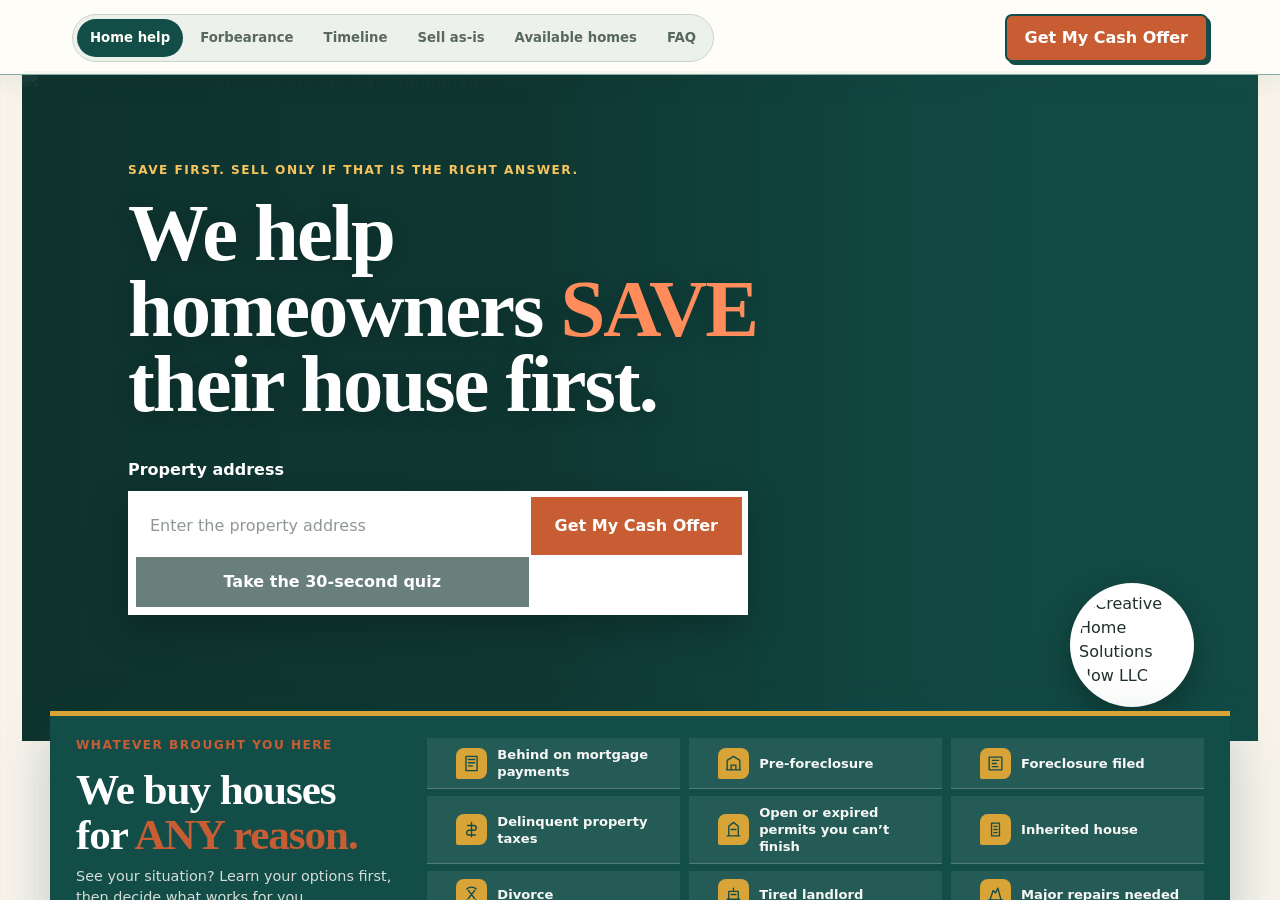
==== available-homes/index.html @ 3cf3c56a "Deploy static site Phase 1" ====
<!doctype html>
<html lang="en">
  <head>
    <meta charset="utf-8" />
    <meta name="viewport" content="width=device-width, initial-scale=1, viewport-fit=cover, user-scalable=no" />
    <meta name="color-scheme" content="light dark" />
    <meta name="description" content="View available off-market Wisconsin investment properties with photos, asking price, repair estimate, ARV, and property details." />
    <meta name="robots" content="index, follow, max-image-preview:large" />
    <meta property="og:type" content="website" />
    <meta property="og:title" content="Stop Foreclosure in Wisconsin | Free Help" />
    <meta property="og:description" content="Understand Wisconsin foreclosure, lender options, and honest ways to keep or sell your home." />
    <!-- Empty inline icon: stops the browser fetching /favicon.ico, which
         lives outside the space's routes and fails auth. -->
    <link rel="icon" href="data:," />
    <title>Wisconsin Investment Properties | Buyer Inventory</title>
    <script type="application/ld+json">
      {
        "@context": "https://schema.org",
        "@type": "LocalBusiness",
        "name": "Creative Home Solutions Now, LLC",
        "description": "A Fond du Lac real estate investment company that explains homeowner options first and offers direct as-is cash purchases when selling is the best fit.",
        "address": { "@type": "PostalAddress", "addressLocality": "Fond du Lac", "addressRegion": "WI", "addressCountry": "US" },
        "areaServed": ["Fond du Lac", "Beaver Dam", "Mayville", "Randolph", "Fox Lake", "Waupun", "Fond du Lac County", "Dodge County", "Sheboygan County", "Winnebago County"]
      }
    </script>
    
  <link rel="stylesheet" crossorigin href="../assets/index-kyth1bb2.css"><script src="../form-shim.js"></script><script type="module" crossorigin src="../assets/index-nzv4h5cj.js"></script></head>
  <body>
    <div
      data-generated-space-root=""
      data-generated-space-slug="creative-home-solutions-now-website-3"
    ></div>
  </body>
</html>
---- assets/index-kyth1bb2.css ----
:root{--buncss-light:initial;--buncss-dark: ;color-scheme:light dark;--twsa-safe-area-inset-top:env(safe-area-inset-top,0px);--twsa-safe-area-inset-right:env(safe-area-inset-right,0px);--twsa-safe-area-inset-bottom:env(safe-area-inset-bottom,0px);--twsa-safe-area-inset-left:env(safe-area-inset-left,0px)}@media (prefers-color-scheme:dark){:root{--buncss-light: ;--buncss-dark:initial}}html,[data-generated-space-root]{height:100%;min-height:100%}[data-generated-space-root]{overflow:auto;position:fixed;scrollbar-width:none;inset:0}.hatch-space-root[data-hatch-space-root]{--hatch-space-bottom-padding:calc(var(--bottom-padding,0px) + env(safe-area-inset-bottom,0px));box-sizing:border-box;min-height:calc(100% + var(--header-height,0px) + var(--hatch-space-bottom-padding));min-height:calc(100dvh + var(--header-height,0px) + var(--hatch-space-bottom-padding));padding-top:var(--header-height,0px);padding-bottom:var(--hatch-space-bottom-padding);background:var(--bg,#f4f7fb);color:var(--text,#0f172a)}@media (prefers-color-scheme:dark){.hatch-space-root[data-hatch-space-root]{background:var(--bg,#0c111b);color:var(--text,#e5eef9)}}[data-generated-space-root]::-webkit-scrollbar{display:none}/*! tailwindcss v4.0.9 | MIT License | https://tailwindcss.com */@layer theme,base,components,utilities;@layer theme{:root,:host{--default-transition-duration:.15s;--default-transition-timing-function:cubic-bezier(.4,0,.2,1)}}@layer base{*,:after,:before{box-sizing:border-box;border:0 solid;margin:0;padding:0}::backdrop{box-sizing:border-box;border:0 solid;margin:0;padding:0}::-webkit-file-upload-button{box-sizing:border-box;border:0 solid;margin:0;padding:0}::file-selector-button{box-sizing:border-box;border:0 solid;margin:0;padding:0}html,:host{-webkit-text-size-adjust:100%;tab-size:4;font-feature-settings:initial;font-variation-settings:initial;-webkit-tap-highlight-color:transparent;font-family:ui-sans-serif,system-ui,-apple-system,BlinkMacSystemFont,Segoe UI,Roboto,Noto Sans,Ubuntu,Cantarell,Helvetica Neue,sans-serif,Apple Color Emoji,Segoe UI Emoji,Segoe UI Symbol,Noto Color Emoji;line-height:1.5}hr{color:inherit;border-top-width:1px;height:0}abbr:where([title]){-webkit-text-decoration:underline dotted;text-decoration:underline dotted}h1,h2,h3,h4,h5,h6{font-size:inherit;font-weight:inherit}a{color:inherit;-webkit-text-decoration:inherit;text-decoration:inherit}b,strong{font-weight:bolder}code,kbd,samp,pre{font-feature-settings:initial;font-variation-settings:initial;font-family:ui-monospace,SFMono-Regular,Menlo,Monaco,Consolas,Liberation Mono,Courier New,monospace;font-size:1em}small{font-size:80%}sub,sup{position:relative;vertical-align:baseline;font-size:75%;line-height:0}sub{bottom:-.25em}sup{top:-.5em}table{text-indent:0;border-color:inherit;border-collapse:collapse}:-moz-focusring{outline:auto}progress{vertical-align:baseline}summary{display:list-item}ol,ul,menu{list-style:none}img,svg,video,canvas,audio,iframe,embed,object{display:block;vertical-align:middle}img,video{max-width:100%;height:auto}button,input,select,optgroup,textarea{font:inherit;font-feature-settings:inherit;font-variation-settings:inherit;letter-spacing:inherit;color:inherit;opacity:1;background-color:#0000;border-radius:0}::-webkit-file-upload-button{font:inherit;font-feature-settings:inherit;font-variation-settings:inherit;letter-spacing:inherit;color:inherit;opacity:1;background-color:#0000;border-radius:0}::file-selector-button{font:inherit;font-feature-settings:inherit;font-variation-settings:inherit;letter-spacing:inherit;color:inherit;opacity:1;background-color:#0000;border-radius:0}:where(select:-webkit-any([multiple],[size])) optgroup{font-weight:bolder}:where(select:-moz-any([multiple],[size])) optgroup{font-weight:bolder}:where(select:is([multiple],[size])) optgroup{font-weight:bolder}:where(select:-webkit-any([multiple],[size])) optgroup option{padding-inline-start:20px}:where(select:-moz-any([multiple],[size])) optgroup option{padding-inline-start:20px}:where(select:is([multiple],[size])) optgroup option{padding-inline-start:20px}::-webkit-file-upload-button{margin-inline-end:4px}::file-selector-button{margin-inline-end:4px}::placeholder{opacity:1}@supports ( not (-webkit-appearance: -apple-pay-button)) or (contain-intrinsic-size: 1px){::placeholder{color:color-mix(in oklab,currentcolor 50%,transparent)}}textarea{resize:vertical}::-webkit-search-decoration{-webkit-appearance:none}::-webkit-date-and-time-value{text-align:inherit;min-height:1lh}::-webkit-datetime-edit{display:inline-flex}::-webkit-datetime-edit-fields-wrapper{padding:0}::-webkit-datetime-edit{padding-block-start:0;padding-block-end:0}::-webkit-datetime-edit-year-field{padding-block-start:0;padding-block-end:0}::-webkit-datetime-edit-month-field{padding-block-start:0;padding-block-end:0}::-webkit-datetime-edit-day-field{padding-block-start:0;padding-block-end:0}::-webkit-datetime-edit-hour-field{padding-block-start:0;padding-block-end:0}::-webkit-datetime-edit-minute-field{padding-block-start:0;padding-block-end:0}::-webkit-datetime-edit-second-field{padding-block-start:0;padding-block-end:0}::-webkit-datetime-edit-millisecond-field{padding-block-start:0;padding-block-end:0}::-webkit-datetime-edit-meridiem-field{padding-block-start:0;padding-block-end:0}::-webkit-calendar-picker-indicator{line-height:1}:-moz-ui-invalid{box-shadow:none}button{appearance:button}input:where([type=button],[type=reset],[type=submit]){appearance:button}::-webkit-file-upload-button{appearance:button}::file-selector-button{appearance:button}::-webkit-inner-spin-button{height:auto}::-webkit-outer-spin-button{height:auto}[hidden]:where(:not([hidden=until-found])){display:none!important}}@layer utilities{.collapse{visibility:collapse}.visible{visibility:visible}.sr-only{position:absolute;overflow:hidden;clip:rect(0,0,0,0);white-space:nowrap;border-width:0;width:1px;height:1px;margin:-1px;padding:0}.fixed{position:fixed}.relative{position:relative}.static{position:static}.\!container{width:100%!important}@media (min-width:40rem){.\!container{max-width:40rem!important}}@media (min-width:48rem){.\!container{max-width:48rem!important}}@media (min-width:64rem){.\!container{max-width:64rem!important}}@media (min-width:80rem){.\!container{max-width:80rem!important}}@media (min-width:96rem){.\!container{max-width:96rem!important}}.container{width:100%}@media (min-width:40rem){.container{max-width:40rem}}@media (min-width:48rem){.container{max-width:48rem}}@media (min-width:64rem){.container{max-width:64rem}}@media (min-width:80rem){.container{max-width:80rem}}@media (min-width:96rem){.container{max-width:96rem}}.block{display:block}.flex{display:flex}.hidden{display:none}.inline{display:inline}.table{display:table}.shrink{flex-shrink:1}.grow{flex-grow:1}.resize{resize:both}.capitalize{text-transform:capitalize}.blur{--tw-blur:blur(8px);filter:var(--tw-blur,)var(--tw-brightness,)var(--tw-contrast,)var(--tw-grayscale,)var(--tw-hue-rotate,)var(--tw-invert,)var(--tw-saturate,)var(--tw-sepia,)var(--tw-drop-shadow,)}.filter{filter:var(--tw-blur,)var(--tw-brightness,)var(--tw-contrast,)var(--tw-grayscale,)var(--tw-hue-rotate,)var(--tw-invert,)var(--tw-saturate,)var(--tw-sepia,)var(--tw-drop-shadow,)}.transition{transition-property:color,background-color,border-color,outline-color,text-decoration-color,fill,stroke,--tw-gradient-from,--tw-gradient-via,--tw-gradient-to,opacity,box-shadow,transform,translate,scale,rotate,filter,-webkit-backdrop-filter,backdrop-filter;transition-timing-function:var(--tw-ease,var(--default-transition-timing-function));transition-duration:var(--tw-duration,var(--default-transition-duration))}.safe{--twsa-safe-area-inset-top:env(safe-area-inset-top);--twsa-safe-area-inset-right:env(safe-area-inset-right);--twsa-safe-area-inset-bottom:env(safe-area-inset-bottom);--twsa-safe-area-inset-left:env(safe-area-inset-left)}}:root{--twsa-safe-area-inset-top:env(safe-area-inset-top);--twsa-safe-area-inset-right:env(safe-area-inset-right);--twsa-safe-area-inset-bottom:env(safe-area-inset-bottom);--twsa-safe-area-inset-left:env(safe-area-inset-left);--buncss-light:initial;--buncss-dark: ;--buncss-light:initial;--buncss-dark: ;color-scheme:light dark;--bg:#fcfcf8;--surface:#fff;--surface-soft:#f1f3ef;--text:#202321;--dim:#66716b;--border:#cfd5cf;--accent:#165dff;--orange:#f26a2e;--success:#1f7a55;--radius:10px;--space-surface:var(--surface);--space-surface-alt:var(--surface-soft);--space-muted:var(--dim);--space-border:var(--border);--space-accent:var(--accent)}@media (prefers-color-scheme:dark){:root{--buncss-light: ;--buncss-dark:initial;--buncss-light: ;--buncss-dark:initial;--bg:#111412;--surface:#1a1e1b;--surface-soft:#242a26;--text:#f5f4ed;--dim:#b7c0b9;--border:#3b443e;--accent:#7ea4ff;--orange:#ff8a58;--success:#61c698}}*{box-sizing:border-box}html{scroll-behavior:smooth;background:var(--bg)}body{background:var(--bg);color:var(--text);min-width:320px;margin:0;font-family:IBM Plex Sans,ui-sans-serif,system-ui,-apple-system,BlinkMacSystemFont,Segoe UI,Roboto,Noto Sans,Ubuntu,Cantarell,Helvetica Neue,sans-serif}button,input,select,textarea{font:inherit}button,a,input,select,textarea{-webkit-tap-highlight-color:transparent}button{cursor:pointer}button:disabled{cursor:wait;opacity:.65}h1,h2,h3,p{margin-top:0}h1,h2{letter-spacing:-.025em;font-family:Newsreader,Georgia,Times New Roman,serif}h1{margin-bottom:24px;font-size:clamp(2.5rem,8vw,5.8rem);font-weight:550;line-height:.98}h2{margin-bottom:18px;font-size:clamp(1.9rem,5vw,3.4rem);font-weight:560;line-height:1.04}h3{margin-bottom:8px;font-size:1.13rem;line-height:1.25}p{line-height:1.62}.app-shell{overflow-x:clip;background:repeating-linear-gradient(0deg,transparent 0,transparent 33px,color-mix(in srgb,var(--border)20%,transparent)34px),var(--bg);min-height:100vh}.site-nav{position:sticky;z-index:40;padding:max(14px,env(safe-area-inset-top))max(22px,calc((100vw - 1180px)/2 + 22px))12px;display:flex;background:color-mix(in srgb,var(--bg)96%,transparent);border-bottom:1px solid var(--border);justify-content:space-between;align-items: center;gap:18px;width:100%;margin:0 auto;top:0}.site-nav nav{display:flex;background:var(--surface-soft);border:1px solid var(--border);border-radius:999px;flex-wrap:wrap;gap:4px;padding:4px}.site-nav nav a{color:var(--dim);background:0 0;border:0;border-radius:999px;padding:9px 13px;font-size:.83rem;font-weight:700}.site-nav nav a.active{background:var(--text);color:var(--bg)}.sticky-offer-btn{color:#fff;background:var(--orange);border:2px solid var(--text);box-shadow:3px 3px 0 var(--text);border-radius:7px;flex:none;min-height:44px;padding:10px 18px;font-weight:850}.sticky-offer-btn:active{box-shadow:1px 1px 0 var(--text);transform:translate(2px,2px)}.business-mark{text-align:right;max-width:220px;font-family:Newsreader,Georgia,serif;font-size:1.03rem;font-weight:700}.hero-shell{display:grid;grid-template-columns:1.03fr .97fr;align-items: center;gap:34px 52px;max-width:1180px;margin:0 auto;padding:34px 22px 90px}.hero-heading{grid-column:1/-1;max-width:1030px}.hero-heading h1{max-width:1000px;margin-bottom:0;font-size:clamp(2.8rem,6vw,4.85rem)}.hero-heading h1 em,.hero-situations h2 em{color:var(--orange);font-style:normal}.hero-copy{position:relative;z-index:1}.hero-explainer{padding-top:12px}.hero-situations{grid-column:1/-1;display:grid;grid-template-columns:.58fr 1.42fr;color:#fff;border-top:5px solid var(--orange);background:#202321;align-items: start;gap:18px 34px;padding:22px 26px 24px}.hero-situations h2{margin-bottom:8px;font-size:clamp(1.85rem,3.5vw,2.7rem)}.hero-situations>div>p:last-child{color:#d6ddd8;margin-bottom:0;font-size:.9rem;line-height:1.45}.hero-situations ul{display:grid;grid-template-columns:repeat(3,minmax(0,1fr));list-style:none;gap:7px 9px;margin:0;padding:0}.hero-situations li{position:relative;color:#f7f8f5;background:#2d332f;border-bottom:1px solid #56605a;min-height:36px;padding:8px 9px 8px 29px;font-size:.82rem;font-weight:750;line-height:1.3}.hero-situations li:before{content:"✓";position:absolute;color:var(--orange);font-weight:900;top:7px;left:10px}.eyebrow{color:var(--accent);text-transform:uppercase;letter-spacing:.12em;margin-bottom:14px;font-size:.76rem;font-weight:800;line-height:1.3}.lede{color:var(--dim);max-width:650px;font-size:clamp(1.05rem,2vw,1.28rem)}.welcome-line{border-block:1px dashed var(--border);display:flex;align-items: center;gap:14px;margin:30px 0;padding:16px 0}.welcome-line p{margin:0;font-family:Newsreader,Georgia,serif;font-size:1.05rem;font-style:italic;line-height:1.4}.audio-btn{border:1px solid var(--text);color:var(--text);background:var(--surface);border-radius:999px;flex:none;padding:10px 13px;font-size:.8rem;font-weight:750}.primary-btn,.secondary-btn{border:2px solid var(--text);box-shadow:4px 4px 0 var(--text);border-radius:7px;min-height:48px;padding:13px 18px;transition:transform .15s,box-shadow .15s;font-weight:800}.primary-btn{background:var(--accent);color:#fff;border-color:var(--text)}.secondary-btn{background:var(--surface);color:var(--text)}.primary-btn:active,.secondary-btn:active{box-shadow:1px 1px 0 var(--text);transform:translate(3px,3px)}.hero-cta{padding-inline-start:25px;padding-inline-end:25px}.whiteboard{color:var(--text);overflow:visible;filter:drop-shadow(2px 3px 0 color-mix(in srgb,var(--border)55%,transparent));width:100%}.whiteboard .draw{fill:none;stroke:currentColor;stroke-width:4;stroke-linecap:round;stroke-linejoin:round;stroke-dasharray:1700;stroke-dashoffset:1700;animation:2.3s forwards draw}.whiteboard .house-lines{stroke-width:4.5}.whiteboard .draw-2{animation-delay:.85s}.whiteboard .draw-3{animation-delay:1.65s}.whiteboard text{fill:var(--dim);stroke:none;filter:none;letter-spacing:.08em;text-transform:uppercase;font:700 15px IBM Plex Sans,system-ui,-apple-system,BlinkMacSystemFont,Segoe UI,Roboto,Noto Sans,Ubuntu,Cantarell,Helvetica Neue}.accent-stroke{stroke:var(--accent)!important}.success-stroke{stroke:var(--success)!important}.orange-stroke{stroke:var(--orange)!important}@keyframes draw{to{stroke-dashoffset:0}}.guide{display:none}.guide-open{display:block;max-width:1040px;margin:0 auto;padding:20px 22px 80px}.step-heading{display:grid;grid-template-columns:54px 1fr;align-items: start;gap:18px;margin:64px 0 28px}.step-heading>span{display:grid;border:2px solid var(--text);background:var(--surface);color:var(--accent);box-shadow:3px 3px 0 var(--text);border-radius:50%;place-items: center;width:50px;height:50px;font-size:1.15rem;font-weight:900}.step-heading p{color:var(--dim);text-transform:uppercase;letter-spacing:.08em;margin:0 0 4px;font-size:.88rem;font-weight:800}.step-heading h2{max-width:760px;margin:0}.first-move{display:grid;grid-template-columns:repeat(3,1fr);border-block:2px solid var(--text);gap:30px;padding:30px 0}.first-move strong{display:block;color:var(--accent);margin-bottom:7px}.first-move p{margin:0}.guidance-note{background:color-mix(in srgb,var(--success)10%,var(--surface));border-radius:7px;margin:22px 0 70px;padding:18px}.library-intro{color:var(--dim);max-width:760px;margin:-4px 0 28px 72px;font-size:1.05rem}.option-list{border-top:2px solid var(--text)}.option-row{border-bottom:1px solid var(--border)}.option-row.option-open{background:color-mix(in srgb,var(--accent)4%,transparent)}.option-trigger{display:grid;grid-template-columns:74px 1fr 42px;text-align:left;color:var(--text);background:0 0;border:0;align-items: center;gap:18px;width:100%;padding:23px 8px 23px 0}.option-trigger:focus-visible{outline:3px solid color-mix(in srgb,var(--accent)45%,transparent);outline-offset:3px}.option-number{color:var(--border);font-family:Newsreader,Georgia,serif;font-size:2.35rem}.option-open .option-number{color:var(--accent)}.option-title{display:grid;gap:3px}.option-title small{color:var(--orange);text-transform:uppercase;letter-spacing:.08em;font-size:.7rem;font-weight:850}.option-title strong{font-family:Newsreader,Georgia,serif;font-size:1.55rem;line-height:1.15}.option-title em{color:var(--dim);font-size:.9rem;font-style:normal}.option-toggle{display:grid;border:1px solid var(--text);border-radius:50%;place-items: center;width:34px;height:34px;font-size:1.3rem;font-weight:500}.option-detail{display:grid;grid-template-columns:repeat(3,1fr);gap:22px;padding:2px 58px 30px 92px}.option-detail h3{color:var(--accent);text-transform:uppercase;letter-spacing:.08em;margin:0 0 7px;font-size:.76rem}.option-detail p{color:var(--dim);margin:0;font-size:.92rem}.option-detail .tradeoffs{grid-column:1/-1;display:grid;grid-template-columns:1fr 1fr;border-top:1px dashed var(--border);gap:22px;padding-top:19px}.option-detail>.source-link{grid-column:1/-1;justify-self:start}.number-example{grid-column:1/-1;background:color-mix(in srgb,var(--orange)8%,var(--surface));border-left:4px solid var(--orange);padding:16px 18px}.number-example h3{color:var(--orange)}.number-example p{color:var(--text)}.fha-note{border:1px dashed var(--text);background:var(--surface);margin:28px 0;padding:22px}.fha-note p{margin:6px 0}.sources-line{display:flex;flex-wrap:wrap;gap:12px 20px}.source-link{color:var(--accent);text-underline-offset:3px;font-size:.83rem;font-weight:800}.section-cta{display:flex;border-top:1px dashed var(--border);flex-wrap:wrap;align-items: center;gap:14px 18px;margin-top:30px;padding-top:22px}.section-cta .secondary-btn{display:inline-flex;color:var(--text);text-decoration:none;justify-content:center;align-items: center}.section-cta span{color:var(--dim);font-size:.86rem;font-weight:650}.section-intro{max-width:760px;margin-bottom:28px}.section-intro>p:last-child{color:var(--dim)}.rights-callout{border:3px double var(--success);background:color-mix(in srgb,var(--success)7%,var(--surface));margin:76px 0;padding:38px clamp(24px,5vw,54px)}.rights-callout h2{max-width:740px}.rights-callout>p:last-child{max-width:780px;margin-bottom:0;font-size:1.04rem}.comparison-section{margin:90px 0}.comparison-grid{border-top:2px solid var(--text)}.comparison-grid article{display:grid;grid-template-columns:180px 1fr;border-bottom:1px solid var(--border);gap:20px;padding:23px 0}.comparison-grid article h3{font-family:Newsreader,Georgia,serif;font-size:1.4rem}.comparison-grid dl{display:grid;grid-template-columns:repeat(3,1fr);gap:15px 22px;margin:0}.comparison-grid dl div{min-width:0}.comparison-grid dt{color:var(--accent);letter-spacing:.07em;text-transform:uppercase;font-size:.68rem;font-weight:850;line-height:1.3}.comparison-grid dd{color:var(--dim);margin:4px 0 0;font-size:.82rem;line-height:1.4}.wi-timeline{margin:100px 0 78px}.timeline-track{border-left:3px solid var(--text);margin:40px 0 28px 24px}.timeline-track article{position:relative;display:grid;grid-template-columns:1fr;padding:0 0 38px 38px}.timeline-dot{position:absolute;border:3px solid var(--bg);background:var(--accent);box-shadow:0 0 0 2px var(--text);border-radius:50%;width:18px;height:18px;top:2px;left:-10px}.timeline-track h3{font-family:Newsreader,Georgia,serif;font-size:1.35rem}.timeline-track p{color:var(--dim);max-width:760px;margin-bottom:10px}.timeline-track .window-note{color:var(--text);background:var(--surface-soft);border-left:3px solid var(--orange);padding:10px 13px}.timeline-scale{display:grid;grid-template-columns:auto 1fr auto;color:var(--dim);align-items: center;gap:14px;max-width:820px;margin:30px 0 8px;font-size:.78rem}.timeline-scale span{text-align:center;border-bottom:2px dashed var(--orange);padding:7px 10px}.timeline-time{display:inline-block;background:color-mix(in srgb,var(--accent)10%,var(--surface));padding:4px 9px;font-size:.76rem;font-weight:800;color:var(--text)!important;margin-bottom:8px!important}.stage-actions{display:grid;grid-template-columns:1fr 1fr;gap:12px;max-width:860px;margin:16px 0 0}.stage-actions div{background:var(--surface-soft);padding:14px}.stage-actions dt{color:var(--accent);letter-spacing:.04em;text-transform:uppercase;margin-bottom:5px;font-size:.72rem;font-weight:850}.stage-actions dd{color:var(--text);margin:0;font-size:.9rem;line-height:1.5}.timeline-alert{border:2px solid var(--orange);background:color-mix(in srgb,var(--orange)8%,var(--surface));max-width:860px;margin:8px 0 24px 24px;padding:18px 20px}.timeline-alert p{margin:5px 0 0}.bridge{color:#fff;position:relative;overflow:hidden;background:#202321;border-radius:3px 26px;margin:90px 0 10px;padding:56px clamp(24px,5vw,64px)}.bridge p:not(.eyebrow){color:#d6ddd8;max-width:700px}.bridge .secondary-btn{border-color:#fff;box-shadow:4px 4px #fff}.bridge-sketch{position:absolute;color:#7d8880;display:flex;letter-spacing:.1em;align-items: center;gap:8px;font-size:.66rem;font-weight:800;top:24px;right:26px;transform:rotate(-5deg)}.bridge-sketch i{border-top:2px dashed var(--orange);width:70px}.sale-path{max-width:1040px;margin:0 auto;padding:20px 22px 100px}.warning-panel{display:grid;grid-template-columns:60px 1fr;background:color-mix(in srgb,var(--orange)12%,var(--surface));border:2px solid var(--orange);gap:20px;padding:28px}.warning-mark{display:grid;background:var(--orange);color:#fff;border-radius:50%;place-items: center;width:52px;height:52px;font:900 1.5rem Georgia}.warning-panel h3{font-size:1.35rem}.situations-head{max-width:760px;margin:90px 0 30px}.situation-list{display:grid;grid-template-columns:repeat(2,1fr);border-top:2px solid var(--text)}.situation-list article{border-bottom:1px solid var(--border);padding:28px 26px 28px 0}.situation-list article:nth-child(2n){border-left:1px solid var(--border);padding-left:26px}.situation-list p{color:var(--dim);margin:0}.trust-section{color:#fff;display:grid;grid-template-columns:.9fr 1.1fr;background:#202321;gap:34px 56px;margin:90px 0;padding:48px}.trust-section>div:first-child p:not(.eyebrow){color:#c9d1cb}.trust-section ul{list-style:none;margin:0;padding:0}.trust-section li{position:relative;border-bottom:1px solid #404842;padding:11px 0 11px 30px}.trust-section li:before{content:"×";position:absolute;color:var(--orange);font-size:1.2rem;font-weight:900;left:0}.cancel-promise{grid-column:1/-1;border:2px solid var(--orange);display:grid;grid-template-columns:220px 1fr;align-items: start;gap:24px;padding:20px}.cancel-promise strong{color:var(--orange);font-family:Newsreader,Georgia,serif;font-size:1.25rem}.cancel-promise p{color:#e6ebe7;margin:0}.what-we-do{display:grid;grid-template-columns:.85fr 1.15fr;align-items: start;gap:60px;margin:85px 0}.what-we-do ol{list-style:none;counter-reset:flow;margin:0;padding:0}.what-we-do li{counter-increment:flow;border-bottom:1px solid var(--border);position:relative;padding:18px 0 18px 52px}.what-we-do li:before{content:counter(flow);position:absolute;display:grid;border:1px solid var(--text);border-radius:50%;place-items: center;width:34px;height:34px;font-weight:900;top:16px;left:0}.urgent-faq{border:2px solid var(--orange);box-shadow:8px 8px 0 color-mix(in srgb,var(--orange)30%,transparent);margin:20px 0 70px;padding:30px 36px}.urgent-faq p:last-child{max-width:820px;margin-bottom:0}.lead-panel{display:grid;grid-template-columns:.8fr 1.2fr;background:var(--surface-soft);border-block:2px solid var(--text);gap:50px;padding:45px}.final-lead-panel{max-width:1120px;margin:20px auto 100px;scroll-margin-top:96px}.final-lead-panel h2{max-width:500px}.direct-email{display:grid;background:var(--surface);border-left:5px solid var(--orange);gap:5px;margin-top:22px;padding:17px 18px}.direct-email span{color:var(--dim);letter-spacing:.04em;text-transform:uppercase;font-size:.78rem;font-weight:850}.direct-email a{color:var(--accent);overflow-wrap:anywhere;text-underline-offset:4px;width:-moz-fit-content;width:fit-content;max-width:100%;font-size:clamp(1rem,2.4vw,1.16rem);font-weight:850}.direct-email a:hover{color:var(--orange)}.direct-email a:focus-visible{color:var(--orange)}.lead-reassurance{color:var(--dim);border-top:1px dashed var(--border);margin-top:22px;padding-top:18px;font-size:.9rem;font-weight:700}.free-help>.section-cta{grid-column:1/-1}.form-stack{display:grid;gap:16px}.form-stack label{display:grid;color:var(--dim);gap:6px;font-size:.78rem;font-weight:800}.form-stack input,.form-stack select,.form-stack textarea,.lead-list select,.owner-property select{color:var(--text);background:var(--surface);border:1px solid var(--border);outline:none;border-radius:5px;width:100%;padding:12px 13px}.form-stack input:focus,.form-stack select:focus,.form-stack textarea:focus{border-color:var(--accent);box-shadow:0 0 0 3px color-mix(in srgb,var(--accent)18%,transparent)}.field-pair,.triple,.quad{display:grid;gap:13px}.field-pair{grid-template-columns:repeat(2,1fr)}.triple{grid-template-columns:2fr .7fr 1fr}.quad{grid-template-columns:repeat(4,1fr)}.check{align-items: start;grid-template-columns:20px 1fr!important;color:var(--text)!important;font-weight:500!important}.check input{width:18px;height:18px;padding:0}.form-error{color:#b7331c;background:color-mix(in srgb,#b7331c 8%,var(--surface));border-left:3px solid #b7331c;padding:10px 12px;font-weight:750}.success-note{display:grid;border:2px solid var(--success);background:color-mix(in srgb,var(--success)8%,var(--surface));gap:8px;padding:26px}.page-section{max-width:1120px;min-height:75vh;margin:0 auto;padding:68px 22px 100px}.page-heading{max-width:830px;margin-bottom:50px}.page-heading p:last-child{color:var(--dim);font-size:1.1rem}.listing-grid{display:grid;grid-template-columns:repeat(2,1fr);gap:28px}.listing-card{background:var(--surface);border:1px solid var(--border)}.listing-card>img,.photo-missing{object-fit:cover;width:100%;height:300px}.photo-missing{display:grid;color:var(--dim);background:repeating-linear-gradient(135deg,var(--surface-soft)0,var(--surface-soft)14px,var(--surface)14px,var(--surface)28px);place-items: center}.listing-body{padding:26px}.listing-city,.lead-meta{color:var(--accent);text-transform:uppercase;letter-spacing:.1em;margin-bottom:6px;font-size:.73rem;font-weight:850}.deal-numbers{display:grid;grid-template-columns:repeat(3,1fr);border-block:1px solid var(--border);margin:20px 0}.deal-numbers span{padding:14px 10px 14px 0;font-size:.92rem;font-weight:850}.deal-numbers small{display:block;color:var(--dim);text-transform:uppercase;letter-spacing:.05em;margin-bottom:4px;font-size:.68rem}.spec-line{color:var(--dim)}.empty-state{text-align:center;max-width:580px;margin:70px auto}.empty-house{border:3px solid var(--text);position:relative;border-top:0;width:100px;height:72px;margin:0 auto 30px}.empty-house:before{content:"";position:absolute;border-left:3px solid var(--text);border-top:3px solid var(--text);width:68px;height:68px;top:-34px;left:13px;transform:rotate(45deg)}.modal-backdrop{position:fixed;z-index:50;display:grid;background:#0a0e0bb8;place-items: center;padding:16px;inset:0}.modal{overflow:auto;background:var(--bg);color:var(--text);border:2px solid var(--text);width:min(700px,100%);max-height:min(820px,92vh);padding:28px;box-shadow:10px 10px #00000040}.modal-close{float:right;color:var(--dim);background:0 0;border:0;font-weight:800}.owner-tabs{display:flex;border-bottom:1px solid var(--border);flex-wrap:wrap;gap:8px;margin-bottom:28px}.owner-tabs button{color:var(--dim);background:0 0;border:0;border-bottom:3px solid #0000;margin-right:16px;padding:12px 5px;font-weight:800}.owner-tabs button.active{color:var(--text);border-bottom-color:var(--accent)}.owner-editor{background:var(--surface-soft);border-top:2px solid var(--text);margin:28px 0 45px;padding:28px}.social-settings,.notification-settings{background:var(--surface-soft);border-top:2px solid var(--text);max-width:760px;margin-top:30px;padding:28px}.social-settings .section-intro,.notification-settings .section-intro{margin-bottom:22px}.social-settings .section-intro h2,.notification-settings .section-intro h2{font-size:clamp(1.75rem,4vw,2.5rem)}.form-stack label small{color:var(--dim);font-size:.72rem;font-weight:550;line-height:1.4}.alert-toggles{display:grid;grid-template-columns:1fr 1fr;gap:12px}.alert-toggles>label{grid-template-columns:22px 1fr;color:var(--text);background:var(--surface);border:1px solid var(--border);cursor:pointer;align-items: start;gap:10px;min-height:82px;padding:14px}.alert-toggles input{width:19px;height:19px;margin-top:2px;padding:0}.alert-toggles span{display:grid;gap:5px}.gateway-note{color:var(--dim);background:var(--surface);border-left:4px solid var(--accent);margin:0;padding:14px 16px;font-size:.83rem;line-height:1.55}.gateway-note strong{color:var(--text)}.settings-actions{display:flex;flex-wrap:wrap;align-items: center;gap:12px}.delivery-history{border-top:1px solid var(--border);margin-top:30px;padding-top:24px}.delivery-history>h3{font-family:Newsreader,Georgia,serif;font-size:1.3rem}.delivery-history>div{display:grid;gap:8px}.delivery-history article{display:flex;background:var(--surface);border:1px solid var(--border);justify-content:space-between;align-items: start;gap:18px;padding:14px}.delivery-history article>div{display:grid;gap:3px;min-width:0}.delivery-history article span,.delivery-history article small{color:var(--dim);overflow-wrap:anywhere}.delivery-history article p{color:var(--dim);margin:6px 0 0;font-size:.8rem;line-height:1.45}.delivery-status{text-transform:uppercase;letter-spacing:.05em;border-radius:999px;flex:none;padding:5px 8px;font-size:.7rem;font-weight:850}.status-queued{background:color-mix(in srgb,var(--accent)10%,var(--surface));color:var(--accent)!important}.status-sent{background:color-mix(in srgb,var(--success)10%,var(--surface));color:var(--success)!important}.status-failed{background:color-mix(in srgb,#b7331c 10%,var(--surface));color:#b7331c!important}.social-field-label{display:flex;color:var(--text);align-items: center;gap:9px}.social-field-label svg{fill:none;stroke:currentColor;stroke-width:1.8;stroke-linecap:round;stroke-linejoin:round;width:22px;height:22px}.social-field-label .social-fill{fill:currentColor;stroke:none}.settings-saved{color:var(--success);background:color-mix(in srgb,var(--success)9%,var(--surface));border-left:3px solid var(--success);margin:0;padding:11px 13px;font-weight:800}.owner-list,.lead-list{display:grid;gap:18px;margin-top:30px}.owner-property,.lead-list article{background:var(--surface);border:1px solid var(--border);padding:22px}.owner-property-top,.lead-list article{display:flex;justify-content:space-between;align-items: start;gap:24px}.owner-property-top label,.lead-list label{color:var(--dim);min-width:150px;font-size:.73rem;font-weight:800}.owner-photo-strip{display:flex;flex-wrap:wrap;gap:8px;margin:18px 0}.owner-photo-strip img,.upload-tile{object-fit:cover;width:105px;height:82px}.upload-tile{display:grid;border:1px dashed var(--dim);color:var(--accent);cursor:pointer;place-items: center;font-size:.75rem;font-weight:850}.upload-tile input{display:none}.owner-summary{display:flex;color:var(--dim);flex-wrap:wrap;gap:18px;font-size:.85rem}.lead-note{background:var(--surface-soft);padding:12px}.empty-copy,.loading{color:var(--dim);padding:30px 0}.mission-lede strong{color:var(--text)}.glossary-section,.process-section,.faq-section,.free-help,.about-service,.legit-section{max-width:1120px;margin:0 auto;padding:76px 22px}.glossary-section,.faq-section,.about-service{border-top:1px solid var(--border)}.search-label{display:grid;color:var(--dim);gap:8px;max-width:640px;margin:30px 0;font-size:.8rem;font-weight:800}.search-label input{color:var(--text);background:var(--surface);border:1px solid var(--border);border-bottom:3px solid var(--accent);font:inherit;padding:15px 16px;font-size:1rem}.glossary-grid{display:grid;grid-template-columns:repeat(3,1fr);background:var(--border);border:1px solid var(--border);gap:1px}.glossary-grid article{background:var(--surface);padding:22px}.glossary-grid h3{font-size:1.2rem}.glossary-grid p{font-size:.9rem}.glossary-grid .why{color:var(--dim);margin-top:14px}.process-section{background:var(--surface-soft)}.process-steps{display:grid;grid-template-columns:repeat(2,1fr);background:var(--border);border:1px solid var(--border);gap:1px;margin-top:38px}.process-steps article{display:grid;grid-template-columns:52px 1fr;background:var(--surface);gap:14px;padding:24px}.process-steps article>span,.verify-grid article>span{color:var(--orange);font-family:Newsreader,Georgia,serif;font-size:1.8rem;font-weight:800}.process-steps h3{font-size:1.18rem}.process-steps p{color:var(--dim);font-size:.9rem}.assignment-note{color:var(--text);border-left:4px solid var(--orange);background:var(--surface);max-width:860px;margin:28px 0 0 auto;padding:20px 22px}.assignment-note p{margin:5px 0 0}.faq-list{border-top:2px solid var(--text);max-width:900px;margin-top:32px}.faq-list details{border-bottom:1px solid var(--border)}.faq-list summary{display:flex;cursor:pointer;justify-content:space-between;gap:18px;padding:20px 4px;font-family:Newsreader,Georgia,serif;font-size:1.25rem;font-weight:750}.faq-list summary span{color:var(--accent);font-family:IBM Plex Sans,sans-serif}.faq-list details[open] summary span{transform:rotate(45deg)}.faq-list details p{color:var(--dim);max-width:760px;padding:0 4px 22px}.free-help{display:grid;grid-template-columns:.8fr 1.2fr;border-block:2px solid var(--text);gap:50px}.resource-list{display:grid;gap:8px}.resource-list a{display:grid;color:var(--text);text-decoration:none;background:var(--surface);border-left:3px solid var(--accent);gap:5px;padding:17px 20px}.resource-list a:hover{background:color-mix(in srgb,var(--accent)6%,var(--surface))}.resource-list span{color:var(--dim);font-size:.86rem}.about-service{display:grid;grid-template-columns:1.2fr .8fr;gap:42px}.about-copy p{max-width:650px}.identity-panel{display:grid;grid-template-columns:1fr 1fr;align-items:stretch;gap:12px}.identity-panel img{object-fit:contain;border:1px solid var(--border);background:#fff;width:100%;height:230px;padding:12px}.photo-placeholder{display:grid;text-align:center;color:var(--dim);background:repeating-linear-gradient(135deg,var(--surface)0,var(--surface)15px,var(--surface-soft)15px,var(--surface-soft)30px);border:1px dashed var(--dim);place-content: center;gap:5px;min-height:230px}.photo-placeholder span{color:var(--text);font-family:Newsreader,Georgia,serif;font-size:1.35rem;font-weight:750}.service-area{grid-column:1/-1;margin-top:10px}.county-map{display:grid;grid-template-columns:repeat(4,1fr);border:1px solid var(--border);margin-top:20px}.county-map strong,.county-map span{display:grid;text-align:center;border-right:1px solid var(--border);background:var(--surface);place-items: center;min-height:100px;padding:16px}.county-map strong:nth-child(2),.county-map strong:nth-child(4){background:color-mix(in srgb,var(--accent)7%,var(--surface))}.county-map span{grid-column:1/-1;border-top:1px solid var(--border);color:var(--dim);border-right:0;min-height:auto}.legit-section{background:var(--surface-soft)}.verify-grid{display:grid;grid-template-columns:repeat(3,1fr);gap:18px;margin-top:30px}.verify-grid article{background:var(--surface);border-top:3px solid var(--accent);padding:22px}.do-not-list{columns:2;background:var(--surface);gap:40px;margin:28px 0 0;padding:22px 22px 22px 42px}.do-not-list li{break-inside:avoid;padding:7px 0}.buyer-banner{display:flex;background:var(--surface-soft);border-left:4px solid var(--orange);justify-content:space-between;align-items: center;gap:28px;margin:-20px 0 38px;padding:24px 26px}.buyer-banner h2{margin-bottom:5px;font-size:1.55rem}.buyer-banner p{max-width:690px;margin-bottom:0}.buyer-banner .primary-btn{flex:none}.modal-intro{color:var(--dim);max-width:610px;margin:8px 0 20px}.check-grid{display:grid;grid-template-columns:repeat(2,1fr);border:1px solid var(--border);gap:8px 16px;margin:0;padding:14px}.check-grid legend{color:var(--dim);padding:0 6px;font-size:.78rem;font-weight:800}.check-grid label{display:flex;grid-template-columns:none;color:var(--text);align-items: center;gap:7px;font-weight:500}.check-grid input{width:auto}.disclosures-page{max-width:900px}.disclosures-page article{border-top:1px solid var(--border);padding:28px 0}.disclosures-page article h2{font-size:1.6rem}.disclosures-page article p{color:var(--dim)}footer{border-top:2px solid var(--text);padding:34px 22px max(40px,env(safe-area-inset-bottom));display:grid;grid-template-columns:1fr 1fr;gap:14px 40px;max-width:1120px;margin:0 auto}footer p{color:var(--dim);margin:0}.footer-contact{grid-column:1/-1;display:flex;border-block:1px solid var(--border);flex-wrap:wrap;align-items:baseline;gap:6px 12px;padding:18px 0 12px}.footer-contact span{color:var(--text);font-weight:850}.footer-contact a{color:var(--accent);overflow-wrap:anywhere;text-underline-offset:4px;font-weight:850}.footer-contact a:hover{color:var(--orange)}.footer-contact a:focus-visible{color:var(--orange)}.social-links{grid-column:1/-1;display:flex;flex-wrap:wrap;gap:9px;padding:14px 0 4px}.social-links a{display:inline-flex;color:var(--text);background:var(--surface);border:1px solid var(--border);text-decoration:none;border-radius:5px;align-items: center;gap:9px;min-height:44px;padding:9px 13px;font-size:.83rem;font-weight:800}.social-links a:hover{color:var(--accent);border-color:var(--accent)}.social-links a:focus-visible{color:var(--accent);border-color:var(--accent)}.social-links svg{fill:none;stroke:currentColor;stroke-width:1.8;stroke-linecap:round;stroke-linejoin:round;width:22px;height:22px}.social-links .social-fill{fill:currentColor;stroke:none}.footer-legal{grid-column:1/-1;display:grid;background:var(--surface-soft);border-left:3px solid var(--text);gap:10px;margin-top:12px;padding:18px}.footer-legal p{color:var(--text);font-size:.78rem;line-height:1.55}.footer-link{color:var(--accent);background:0 0;border:0;border-bottom:1px solid;justify-self:start;padding:4px 0;font-weight:800}@media (min-width:761px){.site-nav{position:fixed;min-height:71px;inset:0 0 auto}.site-nav nav{flex-wrap:nowrap}.site-nav nav a{white-space:nowrap}.app-shell>main{padding-top:71px}}@media (max-width:760px){.site-nav{padding:max(10px,env(safe-area-inset-top))12px 9px;align-items:stretch}.site-nav nav{display:grid;grid-template-columns:1fr 1fr;border-radius:10px;width:100%}.site-nav nav a{border-radius:7px;padding-inline-start:8px;padding-inline-end:8px}.sticky-offer-btn{position:fixed;right:14px;bottom:max(14px,calc(env(safe-area-inset-bottom) + 10px));z-index:60;box-shadow:4px 4px 0 var(--text);min-height:52px;padding-inline-start:20px;padding-inline-end:20px}.business-mark{text-align:left;font-size:.95rem}.hero-shell{grid-template-columns:1fr;gap:18px;padding:20px 12px 64px}.hero-heading{grid-column:auto;padding-inline-start:4px;padding-inline-end:4px}.hero-heading .eyebrow{margin-bottom:8px;font-size:.67rem}.hero-heading h1{font-size:clamp(2.2rem,10.5vw,3.15rem);line-height:1}.hero-situations{grid-column:auto;grid-template-columns:1fr;gap:10px;margin-inline-start:0;margin-inline-end:0;padding:14px 10px 16px}.hero-situations .situations-intro>.eyebrow,.hero-situations .situations-intro>p:last-child{display:none}.hero-situations h2{margin:0;font-size:clamp(1.55rem,7vw,2rem)}.hero-situations ul{grid-template-columns:repeat(2,minmax(0,1fr));gap:5px}.hero-situations li{display:flex;align-items: center;min-height:0;padding:6px 5px 6px 22px;font-size:.7rem;line-height:1.2}.hero-situations li:before{top:5px;left:7px}.hero-explainer{padding:8px 4px 0}.whiteboard{grid-row:auto;max-height:285px}.welcome-line{flex-direction:column;align-items: flex-start}.guide-open,.sale-path,.page-section{padding-inline-start:18px;padding-inline-end:18px}.step-heading{grid-template-columns:42px 1fr;gap:14px}.step-heading>span{width:38px;height:38px}.first-move,.what-we-do,.lead-panel{grid-template-columns:1fr}.first-move{gap:22px}.library-intro{margin-left:0}.option-trigger{grid-template-columns:42px 1fr 34px;gap:10px;padding-block-start:20px;padding-block-end:20px}.option-number{font-size:1.6rem}.option-title strong{font-size:1.3rem}.option-title em{font-size:.82rem}.option-detail{grid-template-columns:1fr;gap:18px;padding:0 8px 26px 52px}.option-detail .tradeoffs{grid-template-columns:1fr;grid-column:auto}.option-detail>.source-link,.number-example{grid-column:auto}.comparison-grid article,.comparison-grid dl{grid-template-columns:1fr}.comparison-grid dl div{display:grid;grid-template-columns:118px 1fr;border-bottom:1px dashed var(--border);gap:12px;padding-bottom:10px}.trust-section{grid-template-columns:1fr;padding:32px 22px}.cancel-promise{grid-column:auto;grid-template-columns:1fr}.bridge{margin-inline-start:-4px;margin-inline-end:-4px;padding:44px 24px}.bridge-sketch{display:none}.warning-panel{grid-template-columns:1fr;padding:20px}.situation-list,.listing-grid{grid-template-columns:1fr}.situation-list article,.situation-list article:nth-child(2n){border-left:0;padding:24px 0}.lead-panel{gap:25px;padding:28px 20px}.field-pair,.triple,.quad,.deal-numbers{grid-template-columns:1fr}.deal-numbers span{border-bottom:1px solid var(--border)}.listing-card>img,.photo-missing{height:230px}.owner-property-top,.lead-list article{flex-direction:column}.owner-property-top label,.lead-list label{width:100%}.social-settings,.notification-settings{margin-top:20px;padding:22px 16px}.alert-toggles{grid-template-columns:1fr}.settings-actions{flex-direction:column;align-items:stretch}.settings-actions button{width:100%}.delivery-history article{flex-direction:column}.social-links{display:grid;grid-template-columns:1fr 1fr}.social-links a{justify-content:flex-start}.timeline-scale{grid-template-columns:1fr;gap:4px}.timeline-scale span{text-align:left}.stage-actions,.glossary-grid,.process-steps,.free-help,.about-service,.verify-grid,.identity-panel{grid-template-columns:1fr}.timeline-alert{margin-left:0}.glossary-section,.process-section,.faq-section,.free-help,.about-service,.legit-section{padding:56px 18px}.process-steps article{grid-template-columns:44px 1fr;padding:20px 16px}.free-help{gap:28px}.identity-panel img{height:190px}.service-area{grid-column:auto}.county-map{grid-template-columns:1fr 1fr}.county-map strong{min-height:86px}.county-map span{grid-column:1/-1}.do-not-list{columns:1}.buyer-banner{flex-direction:column;align-items:stretch}.buyer-banner .primary-btn{width:100%}.check-grid{grid-template-columns:1fr}.section-cta{flex-direction:column;align-items:stretch}.section-cta .secondary-btn{width:100%}.final-lead-panel{margin:10px 18px 90px;padding:30px 20px}footer{grid-template-columns:1fr;padding-bottom:calc(94px + env(safe-area-inset-bottom))}.footer-note{grid-column:auto}}@media (prefers-reduced-motion:reduce){html{scroll-behavior:auto}.whiteboard .draw{animation:none;stroke-dashoffset:0}.primary-btn,.secondary-btn{transition:none}}.site-nav nav a{display:inline-flex;color:var(--dim);text-decoration:none;border-radius:999px;justify-content:center;align-items: center;padding:9px 13px;font-size:.83rem;font-weight:700}.site-nav nav a.active{background:var(--text);color:var(--bg)}.seo-page{max-width:980px;margin:0 auto;padding:28px 22px 82px}.breadcrumbs{display:flex;color:var(--dim);flex-wrap:wrap;align-items: center;gap:8px;margin:14px 0 42px;font-size:.8rem}.breadcrumbs a{color:var(--accent);text-underline-offset:3px;font-weight:800}.seo-hero{border-bottom:2px solid var(--text);max-width:890px;padding:26px 0 68px}.seo-hero h1{max-width:900px;font-size:clamp(2.65rem,7vw,5rem)}.direct-answer{color:var(--text);max-width:820px;font-size:clamp(1.08rem,2vw,1.28rem);line-height:1.68}.inline-cta{display:inline-flex;text-decoration:none;justify-content:center;align-items: center;margin-top:13px}.seo-content{border-bottom:1px solid var(--border);padding:62px 0}.seo-content>p{color:var(--dim);max-width:820px;font-size:1.03rem}.seo-content a{color:var(--accent);text-underline-offset:3px;font-weight:800}.answer-grid{display:grid;grid-template-columns:repeat(2,1fr);background:var(--border);border:1px solid var(--border);gap:1px;margin-top:28px}.answer-grid section{background:var(--surface);padding:24px}.answer-grid h3{color:var(--accent)}.answer-grid p{color:var(--dim);margin-bottom:0}.paa-section{padding:68px 0}.paa-section .faq-list{margin-top:24px}.related-links{border-block:1px solid var(--border);padding:44px 0}.related-links h2{font-size:clamp(1.6rem,4vw,2.35rem)}.related-links>div{display:flex;flex-wrap:wrap;gap:10px}.related-links a{display:inline-flex;color:var(--text);background:var(--surface);border:1px solid var(--border);text-decoration:none;border-radius:5px;align-items: center;min-height:44px;padding:10px 13px;font-weight:800}.related-links a:hover{border-color:var(--accent);color:var(--accent)}.seo-contact{display:grid;grid-template-columns:.8fr 1.2fr;background:var(--surface-soft);border-block:2px solid var(--text);gap:44px;max-width:980px;margin:0 auto 90px;padding:40px}.footer-guides{grid-column:1/-1;display:flex;flex-wrap:wrap;gap:8px 18px;padding:14px 0 4px}.footer-guides a{color:var(--accent);text-underline-offset:3px;font-size:.83rem;font-weight:800}@media (max-width:760px){.site-nav nav{grid-template-columns:repeat(2,minmax(0,1fr))}.site-nav nav a{text-align:center;border-radius:7px;padding:10px 7px}.seo-page{padding:20px 18px 60px}.breadcrumbs{margin-bottom:28px}.seo-hero{padding-bottom:48px}.seo-hero h1{font-size:clamp(2.55rem,13vw,4rem)}.answer-grid,.seo-contact{grid-template-columns:1fr}.seo-content,.paa-section{padding:50px 0}.seo-contact{gap:24px;margin-inline-start:18px;margin-inline-end:18px;padding:28px 20px}.related-links>div{display:grid}}:root{--bg:#f8f4ec;--surface:#fffdf8;--surface-soft:#edf3ee;--text:#1f302b;--dim:#586861;--border:#c9d4ca;--accent:#176b62;--accent-deep:#124d48;--orange:#c85d34;--gold:#d8a438;--success:#347857}@media (prefers-color-scheme:dark){:root{--bg:#14201d;--surface:#1c2925;--surface-soft:#24352f;--text:#fff9ef;--dim:#c2d0c8;--border:#40554d;--accent:#6fc6b8;--accent-deep:#a7ddd2;--orange:#ef8a61;--gold:#e9bd60;--success:#75c695}}body{background:var(--bg)}.app-shell{background:linear-gradient(90deg,color-mix(in srgb,var(--gold)4%,transparent)1px,transparent 1px)0 0/34px 34px,var(--bg)}.site-nav{background:color-mix(in srgb,var(--surface)96%,transparent);border-bottom-color:color-mix(in srgb,var(--accent)38%,var(--border));box-shadow:0 8px 26px color-mix(in srgb,var(--text)8%,transparent)}.site-nav nav{background:color-mix(in srgb,var(--accent)8%,var(--surface))}.site-nav nav a.active{background:var(--accent-deep);color:#fffdf8}.sticky-offer-btn{background:var(--orange);border-color:var(--accent-deep);box-shadow:3px 3px 0 var(--accent-deep)}.eyebrow{color:var(--orange)}h1,h2{color:var(--accent-deep)}h3{color:color-mix(in srgb,var(--text)88%,var(--accent))}.primary-btn{background:var(--accent);border-color:var(--accent-deep);box-shadow:4px 4px 0 var(--accent-deep)}.secondary-btn{border-color:var(--accent-deep);box-shadow:4px 4px 0 var(--accent-deep)}.hero-shell{padding-top:42px}.hero-heading{position:relative;background:var(--surface);border-left:7px solid var(--orange);box-shadow:0 18px 50px color-mix(in srgb,var(--text)10%,transparent);padding:28px 32px 24px}.hero-heading:after{content:"";position:absolute;background:var(--gold);width:92px;height:7px;top:0;right:24px}.hero-situations{background:var(--accent-deep);border-top-color:var(--gold);box-shadow:0 16px 42px color-mix(in srgb,var(--accent-deep)25%,transparent)}.hero-situations li{background:color-mix(in srgb,#fff 8%,var(--accent-deep));border-color:#fff3}.hero-situations li:before{color:var(--gold)}.home-hero-visual{position:relative;overflow:hidden;box-shadow:18px 18px 0 color-mix(in srgb,var(--gold)35%,var(--surface));border-radius:4px 34px;align-self:stretch;min-height:440px;margin:0}.home-hero-visual>img{display:block;object-fit:cover;width:100%;height:100%;min-height:440px}.home-hero-visual:after{content:"";position:absolute;background:linear-gradient(transparent,color-mix(in srgb,var(--accent-deep)65%,transparent));pointer-events:none;height:32%;inset:auto 0 0}.home-hero-visual figcaption{position:absolute;z-index:2;display:flex;align-items: center;gap:8px;bottom:18px;right:20px}.photo-accent-dot{background:var(--gold);border:4px solid #fff;border-radius:50%;width:18px;height:18px}.photo-accent-line{border-top:3px solid #fff;width:74px}.hero-explainer{background:color-mix(in srgb,var(--surface)90%,var(--gold));border-bottom:5px solid var(--gold);padding:28px}.welcome-line{border-color:color-mix(in srgb,var(--accent)45%,var(--border))}.step-heading>span{background:var(--accent);color:#fff;border-color:var(--accent-deep);box-shadow:3px 3px 0 var(--gold)}.first-move{border:0;gap:18px}.first-move>div{position:relative;background:var(--surface);border-top:4px solid var(--gold);box-shadow:0 10px 26px color-mix(in srgb,var(--text)7%,transparent);padding:24px 22px 22px 52px}.first-move>div:before{content:"✓";position:absolute;display:grid;color:#fff;background:var(--accent);border-radius:50%;place-items: center;width:24px;height:24px;font-weight:900;top:22px;left:18px}.guidance-note{border-left:6px solid var(--success)}.option-list{border-top-color:var(--accent-deep)}.option-row{background:var(--surface);border:1px solid var(--border);margin-bottom:8px}.option-row.option-open{background:color-mix(in srgb,var(--accent)7%,var(--surface));border-color:color-mix(in srgb,var(--accent)55%,var(--border))}.option-toggle{color:var(--accent);border-color:var(--accent)}.number-example{border-left-color:var(--gold);background:color-mix(in srgb,var(--gold)12%,var(--surface))}.rights-callout{border:0;border-left:8px solid var(--success);background:color-mix(in srgb,var(--success)12%,var(--surface));box-shadow:12px 12px 0 color-mix(in srgb,var(--success)12%,transparent)}.comparison-grid article:nth-child(odd){background:color-mix(in srgb,var(--gold)5%,var(--surface))}.timeline-dot{background:var(--orange);box-shadow:0 0 0 3px var(--gold)}.stage-actions div{border-top:3px solid var(--accent)}.bridge,.trust-section{background:var(--accent-deep)}.warning-panel{border-color:var(--orange);background:color-mix(in srgb,var(--orange)13%,var(--surface))}.situation-list article{position:relative;background:var(--surface);padding:28px 26px 28px 62px}.situation-list article:nth-child(2n){padding-left:62px}.situation-list article:before{content:"";position:absolute;border:6px solid var(--gold);border-radius:50% 50% 50% 4px;width:22px;height:22px;top:30px;left:24px;transform:rotate(-45deg)}.what-we-do{background:color-mix(in srgb,var(--accent)8%,var(--surface));border-top:5px solid var(--accent);padding:36px}.urgent-faq{background:color-mix(in srgb,var(--gold)10%,var(--surface))}.lead-panel{background:color-mix(in srgb,var(--accent)9%,var(--surface));border:0;border-top:6px solid var(--orange);box-shadow:0 20px 55px color-mix(in srgb,var(--text)10%,transparent)}.section-cta{border:1px solid color-mix(in srgb,var(--accent)32%,var(--border));border-left:5px solid var(--accent);background:color-mix(in srgb,var(--accent)7%,var(--surface));min-height:84px;padding:16px 18px}.brand-stamp{object-fit:contain;box-shadow:0 4px 12px color-mix(in srgb,var(--text)14%,transparent);background:#fff;border-radius:50%;flex:none;width:58px;height:58px;padding:4px}.glossary-section,.faq-section,.about-service{border-top:7px solid color-mix(in srgb,var(--gold)50%,var(--surface))}.glossary-grid article:nth-child(3n+1){border-top:4px solid var(--accent)}.glossary-grid article:nth-child(3n+2){border-top:4px solid var(--orange)}.glossary-grid article:nth-child(3n+3){border-top:4px solid var(--gold)}.process-section{background:color-mix(in srgb,var(--accent)8%,var(--surface))}.process-steps article:nth-child(3n+1)>span{color:var(--accent)}.process-steps article:nth-child(3n+2)>span{color:var(--orange)}.process-steps article:nth-child(3n+3)>span{color:var(--gold)}.free-help{background:color-mix(in srgb,var(--gold)8%,var(--surface));border:0}.resource-list a{box-shadow:0 6px 18px color-mix(in srgb,var(--text)6%,transparent);border-left-width:6px}.about-service{background:var(--surface)}.identity-panel{grid-template-columns:1fr 1.35fr}.identity-panel img{box-shadow:0 12px 28px color-mix(in srgb,var(--text)12%,transparent);border:0;height:260px}.identity-panel .about-home-photo{object-fit:cover;border-radius:2px 24px;padding:0}.identity-panel .photo-placeholder{grid-column:1/-1;min-height:130px}.county-map strong{border-top:5px solid var(--accent)}.county-map strong:nth-child(2n),.verify-grid article:nth-child(2){border-top-color:var(--orange)}.verify-grid article:nth-child(3){border-top-color:var(--gold)}.page-visual-heading{display:grid;grid-template-columns:1fr .85fr;align-items: center;gap:42px;margin-bottom:46px}.page-visual-heading .page-heading{margin:0}.page-visual-heading>img{object-fit:cover;box-shadow:14px 14px 0 color-mix(in srgb,var(--gold)32%,var(--surface));border-radius:3px 28px;width:100%;height:330px}.buyer-banner{border-left:0;border-top:5px solid var(--orange);background:color-mix(in srgb,var(--orange)8%,var(--surface));box-shadow:0 12px 28px color-mix(in srgb,var(--text)8%,transparent)}.listing-card{box-shadow:0 12px 32px color-mix(in srgb,var(--text)9%,transparent)}.empty-state{background:var(--surface);border-top:5px solid var(--gold);padding:36px}.disclosures-page article{background:var(--surface);border-top:5px solid var(--accent);box-shadow:0 8px 24px color-mix(in srgb,var(--text)6%,transparent);margin:18px 0;padding:30px}.disclosures-page article:nth-child(odd){border-top-color:var(--orange)}.seo-page{max-width:1060px}.seo-hero{max-width:none}.visual-seo-hero{display:grid;grid-template-columns:minmax(0,1.15fr)minmax(320px,.85fr);border-bottom-color:var(--accent-deep);align-items: center;gap:46px;padding:34px 0 64px}.visual-seo-hero>div{border-left:6px solid var(--orange);padding:18px 0 18px 24px}.visual-seo-hero figure{position:relative;min-height:430px;margin:0}.visual-seo-hero figure>img:first-child{display:block;object-fit:cover;box-shadow:16px 16px 0 color-mix(in srgb,var(--gold)32%,var(--surface));border-radius:3px 34px;width:100%;height:430px}.visual-seo-hero .hero-logo-stamp{position:absolute;object-fit:contain;background:#fff;border-radius:50%;width:96px;height:96px;padding:8px;bottom:-18px;right:-14px;box-shadow:0 10px 26px #192d263d}.seo-content{position:relative;background:var(--surface);border:0;border-top:5px solid var(--accent);box-shadow:0 9px 26px color-mix(in srgb,var(--text)6%,transparent);margin:26px 0;padding:48px}.seo-content:nth-of-type(2n){border-top-color:var(--orange);background:color-mix(in srgb,var(--gold)5%,var(--surface))}.seo-content:after{content:"";position:absolute;border:12px solid color-mix(in srgb,var(--gold)38%,transparent);border-radius:50% 50% 50% 8px;width:54px;height:54px;top:26px;right:28px;transform:rotate(-45deg)}.answer-grid{background:0 0;border:0;gap:14px}.answer-grid section{border-top:4px solid var(--gold);box-shadow:0 6px 18px color-mix(in srgb,var(--text)6%,transparent)}.answer-grid section:nth-child(2n){border-top-color:var(--orange)}.paa-section{background:color-mix(in srgb,var(--accent)8%,var(--surface));margin:34px 0;padding:50px}.related-links{background:color-mix(in srgb,var(--gold)9%,var(--surface));border:0;border-top:5px solid var(--gold);padding:44px}.seo-contact{position:relative;background:color-mix(in srgb,var(--accent)10%,var(--surface));border:0;border-top:7px solid var(--orange);box-shadow:0 20px 54px color-mix(in srgb,var(--text)10%,transparent)}.contact-image{position:relative;margin:-18px 0 24px}.contact-image>img:first-child{display:block;object-fit:cover;border-radius:2px 20px;width:100%;height:180px}.contact-image .contact-logo{position:absolute;object-fit:contain;background:#fff;border-radius:50%;width:78px;height:78px;padding:5px;bottom:-20px;right:14px;box-shadow:0 7px 20px #192d2640}footer{grid-template-columns:92px 1fr;background:color-mix(in srgb,var(--accent)6%,transparent);padding-top:42px}.footer-logo{object-fit:contain;box-shadow:0 8px 24px color-mix(in srgb,var(--text)14%,transparent);background:#fff;border-radius:50%;width:88px;height:88px;padding:6px}.footer-brand-copy{align-self: center}.footer-brand-copy strong{display:block;color:var(--accent-deep);font-family:Newsreader,Georgia,serif;font-size:1.35rem}.footer-brand-copy p{margin-top:5px}.footer-contact,.social-links,.footer-guides,.footer-legal,footer>.footer-link{grid-column:1/-1}.footer-legal{border-left-color:var(--accent);background:color-mix(in srgb,var(--accent)8%,var(--surface))}@media (max-width:760px){.app-shell{background-size:28px 28px}.hero-shell{padding-top:16px}.hero-heading{border-left-width:5px;padding:20px 18px 18px}.hero-explainer{padding:22px 18px}.home-hero-visual{box-shadow:9px 9px 0 color-mix(in srgb,var(--gold)32%,var(--surface));min-height:280px}.home-hero-visual>img{height:280px;min-height:280px}.first-move>div{padding:22px 18px 20px 50px}.situation-list article,.situation-list article:nth-child(2n){padding:24px 14px 24px 52px}.situation-list article:before{top:27px;left:16px}.what-we-do{padding:28px 20px}.section-cta{flex-direction:row;align-items: center}.section-cta .brand-stamp{width:50px;height:50px}.section-cta .secondary-btn{width:calc(100% - 66px)}.section-cta span{width:100%}.identity-panel{grid-template-columns:1fr 1.15fr}.identity-panel img{height:180px}.identity-panel .photo-placeholder{min-height:110px}.page-visual-heading{grid-template-columns:1fr;gap:28px}.page-visual-heading>img{box-shadow:9px 9px 0 color-mix(in srgb,var(--gold)32%,var(--surface));height:250px}.visual-seo-hero{grid-template-columns:1fr;gap:28px;padding-top:12px}.visual-seo-hero>div{padding:16px 4px 12px 16px}.visual-seo-hero figure{min-height:270px}.visual-seo-hero figure>img:first-child{box-shadow:9px 9px 0 color-mix(in srgb,var(--gold)32%,var(--surface));height:270px}.visual-seo-hero .hero-logo-stamp{width:72px;height:72px;bottom:-14px;right:8px}.seo-content{margin:18px 0;padding:34px 20px}.seo-content:after{border-width:8px;width:36px;height:36px;top:18px;right:17px}.paa-section,.related-links{padding:36px 20px}.seo-contact{margin-inline-start:14px;margin-inline-end:14px}.contact-image>img:first-child{height:150px}footer{grid-template-columns:72px 1fr}.footer-logo{width:68px;height:68px}}.home-hero-visual .home-hero-logo{position:absolute;z-index:3;object-fit:contain;background:#fff;border-radius:50%;width:106px;height:106px;padding:8px;bottom:18px;left:20px;box-shadow:0 10px 28px #192d2647}@media (max-width:760px){.home-hero-visual .home-hero-logo{width:78px;height:78px;bottom:14px;left:14px}}.hero-situations h2{color:#fff}.home-hero-visual>img.home-hero-logo{min-height:0}.hero-shell{display:block;max-width:100%;padding-top:0}.hero-photo-stage{position:relative;overflow:hidden;background:var(--accent-deep);min-height:670px}.hero-house-photo{position:absolute;object-fit:cover;object-position:center;width:100%;height:100%;inset:0}.hero-photo-shade{position:absolute;background:linear-gradient(90deg,#0e312ced 0%,#0e312cc7 42%,#0e312c2e 75%,#0e312c14 100%);inset:0}.hero-photo-stage .hero-heading{position:relative;z-index:2;box-shadow:none;background:0 0;border-left:0;width:min(720px,100% - 80px);margin-left:max(5vw,50vw - 590px);padding:92px 42px 42px}.hero-photo-stage .hero-heading:after{display:none}.hero-photo-stage .eyebrow{color:#f7c45d}.hero-photo-stage h1{color:#fff;text-shadow:0 3px 20px #0003;max-width:700px;margin:16px 0 36px;font-size:clamp(3.3rem,6.3vw,6.9rem);line-height:.94}.hero-photo-stage h1 em{color:#ff8c5a}.hero-photo-stage>.home-hero-logo{position:absolute;z-index:3;object-fit:contain;background:#fff;border-radius:50%;width:124px;height:124px;padding:9px;bottom:34px;right:clamp(26px,5vw,76px);box-shadow:0 12px 34px #0000004d}.address-start{max-width:620px}.address-start label{display:block;color:#fff;margin-bottom:9px;font-weight:900}.address-start>div{display:grid;grid-template-columns:1fr auto;background:#fff;padding:6px;box-shadow:0 14px 38px #0000003d}.address-start input{color:#1f302b;background:#fff;border:0;min-width:0;padding:17px 16px;font-size:1rem}.address-start input:focus{outline:3px solid #f7c45d;outline-offset:-3px}.address-start button{background:var(--orange);color:#fff;cursor:pointer;border:0;padding:15px 24px;font-weight:900}.hero-situations{position:relative;z-index:4;max-width:1180px;margin:-30px auto 0;box-shadow:0 20px 50px #124d4840}.hero-situations li{display:flex;align-items: center;gap:10px}.hero-situations li:before{display:none}.situation-icon{display:grid;background:var(--gold);border-radius:8px 8px 8px 2px;flex:0 0 31px;place-items: center;width:31px;height:31px}.situation-icon svg{fill:none;stroke:var(--accent-deep);stroke-width:1.7;stroke-linecap:round;stroke-linejoin:round;width:19px;height:19px}.hero-explainer{max-width:1180px;margin:28px auto 0}.trust-bar{display:grid;grid-template-columns:1.25fr repeat(3,1fr);background:var(--surface);border-top:5px solid var(--orange);box-shadow:0 12px 34px color-mix(in srgb,var(--text)9%,transparent);align-items: center;gap:0;max-width:1180px;margin:26px auto 0;padding:20px 28px}.trust-bar>div{display:flex;border-left:1px solid var(--border);flex-direction:column;justify-content:center;min-height:86px;padding:12px 24px}.trust-bar>div:first-child{border-left:0}.trust-bar strong{color:var(--accent-deep);font-family:Newsreader,Georgia,serif;font-size:2.8rem;line-height:1}.trust-bar span{color:var(--text);margin-top:7px;font-weight:800}.owner-photo-placeholder{position:relative;background:color-mix(in srgb,var(--accent)9%,var(--surface))}.owner-photo-placeholder:before{content:"";position:absolute;background:color-mix(in srgb,var(--accent)24%,var(--surface));border-radius:50%;width:58px;height:58px;left:20px}.owner-photo-placeholder span,.owner-photo-placeholder small{padding-left:76px}.owner-photo-placeholder small{color:var(--dim);margin-top:4px}.comparison-grid{background:0 0;border:0;gap:18px}.comparison-grid article{border:0;border-top:6px solid var(--accent);box-shadow:0 12px 30px color-mix(in srgb,var(--text)9%,transparent)}.comparison-grid article h3{color:var(--accent-deep);border-bottom:2px solid var(--gold);padding-bottom:14px;font-size:1.65rem}.comparison-grid dt{color:var(--accent-deep);font-weight:900}.comparison-grid dl div:nth-last-child(2) dd:before{content:"✓";color:var(--success);margin-right:8px;font-weight:900}.comparison-grid dl div:last-child dd:before{content:"×";color:#b8493d;margin-right:8px;font-weight:900}.testimonial-ready{display:grid;grid-template-columns:1fr 1fr;border-top:7px solid color-mix(in srgb,var(--gold)48%,var(--surface));align-items: center;gap:54px;max-width:1060px;margin:0 auto;padding:74px 26px}.testimonial-placeholder{display:grid;grid-template-columns:100px 1fr;background:var(--surface);border-top:5px solid var(--orange);box-shadow:0 14px 36px color-mix(in srgb,var(--text)10%,transparent);align-items: center;gap:24px;padding:28px}.testimonial-photo{background:radial-gradient(circle at 50% 35%,color-mix(in srgb,var(--accent)26%,var(--surface))0 22%,color-mix(in srgb,var(--accent)16%,var(--surface))23% 45%,color-mix(in srgb,var(--gold)18%,var(--surface))46%);border-radius:50%;width:100px;height:100px}.testimonial-stars{color:var(--gold);letter-spacing:.1em;font-size:1.45rem}.testimonial-placeholder p{margin:10px 0 6px;font-family:Newsreader,Georgia,serif;font-size:1.25rem;font-weight:800}.testimonial-placeholder span{color:var(--dim)}@media (max-width:760px){.hero-photo-shade{background:linear-gradient(#0e312cc7,#0e312cdb 70%,#0e312cf5)}.hero-photo-stage .hero-heading{width:auto;margin:0;padding:46px 24px 140px}.hero-photo-stage h1{margin:16px 0 30px;font-size:clamp(3.2rem,17vw,5.2rem);line-height:.92}.address-start>div{grid-template-columns:1fr}.address-start button{min-height:54px}.hero-situations{margin:0 14px}.hero-situations h2{font-size:2.4rem}.hero-situations ul{grid-template-columns:1fr}.hero-situations li{min-height:58px}.hero-explainer{margin:22px 14px 0}.trust-bar{grid-template-columns:1fr 1fr;margin:18px 14px 0;padding:14px}.trust-bar>div{border-left:0;border-top:1px solid var(--border);min-height:106px;padding:14px}.trust-bar>div:nth-child(2n){border-left:1px solid var(--border)}.trust-bar>div:nth-child(-n+2){border-top:0}.trust-bar strong{font-size:2.2rem}.owner-photo-placeholder:before{width:46px;height:46px;left:12px}.owner-photo-placeholder span,.owner-photo-placeholder small{padding-left:56px}.testimonial-ready{grid-template-columns:1fr;gap:26px;padding:54px 20px}.testimonial-placeholder{grid-template-columns:72px 1fr;gap:16px;padding:22px 18px}.testimonial-photo{width:72px;height:72px}.hero-photo-stage{min-height:570px}.hero-photo-stage .hero-heading{padding:32px 24px 112px}.hero-photo-stage h1{overflow-wrap:anywhere;font-size:clamp(2.7rem,13.2vw,3.75rem)}.hero-photo-stage .eyebrow{font-size:.72rem}.address-start label{font-size:.9rem}.address-start input{padding:13px 12px}.address-start button{min-height:48px;padding:12px 18px}.hero-photo-stage>.home-hero-logo{width:68px;height:68px;bottom:20px;right:18px}.sticky-offer-btn{bottom:calc(10px + env(safe-area-inset-bottom));width:auto;max-width:calc(100vw - 28px);padding:13px 20px;font-size:.92rem;right:14px}}.sale-comparison{max-width:1180px;margin:100px auto;padding:0 26px}.sale-comparison-heading{text-align:center;max-width:940px;margin:0 auto 34px}.sale-comparison-heading .eyebrow{color:var(--orange)}.sale-comparison-heading h2{max-width:900px;margin-inline-start:auto;margin-inline-end:auto;font-size:clamp(2.35rem,5.2vw,4.9rem);line-height:.98}.sale-comparison-heading h2 span{color:var(--orange);font-style:italic}.sale-comparison-heading>p:last-child{color:var(--dim);max-width:760px;margin:0 auto;font-size:1.08rem}.comparison-column-heads,.sale-comparison-row{display:grid;grid-template-columns:minmax(180px,.8fr)minmax(0,1.25fr)minmax(0,1.25fr)}.comparison-column-heads{overflow:hidden;color:#fff;background:#17352d;border-radius:12px 12px 0 0}.comparison-column-heads>*{letter-spacing:.065em;text-transform:uppercase;min-width:0;padding:18px 22px;font-size:.8rem}.comparison-column-heads>span{color:#cfdbd5;font-weight:800}.comparison-column-heads .traditional-head{background:#812f2b}.comparison-column-heads .direct-head{background:#176744}.sale-comparison-table{overflow:hidden;background:var(--surface);border:2px solid #17352d;border-top:0;box-shadow:0 24px 64px #17352d30}.sale-comparison-row{border-bottom:1px solid var(--border)}.sale-comparison-row:last-child{border-bottom:0}.sale-comparison-row h3{display:flex;color:var(--text);background:color-mix(in srgb,var(--surface-soft)72%,var(--surface));align-items: center;margin:0;padding:24px 22px;font-family:Newsreader,Georgia,serif;font-size:1.2rem}.traditional-cell,.direct-cell{display:flex;gap:13px;min-width:0;padding:22px}.traditional-cell{background:color-mix(in srgb,#b8493d 7%,var(--surface))}.direct-cell{background:color-mix(in srgb,var(--success)9%,var(--surface))}.comparison-mark{display:grid;color:#fff;border-radius:50%;flex:0 0 29px;place-items: center;width:29px;height:29px;font-size:1.18rem;font-weight:950;line-height:1}.comparison-x{background:#a43b34}.comparison-check{background:#176744}.traditional-cell strong,.direct-cell strong{display:block;color:var(--text);margin-bottom:6px;font-size:clamp(1.2rem,2.2vw,1.65rem);line-height:1.1}.traditional-cell p,.direct-cell p{color:var(--dim);margin:0;font-size:.88rem;line-height:1.48}.net-comparison{display:grid;grid-template-columns:1.2fr .9fr .9fr;color:#fff;background:#102d27;border-radius:0 0 12px 12px;box-shadow:0 24px 64px #17352d38}.net-label,.net-number{padding:30px}.net-label{grid-row:span 2;border-right:1px solid #ffffff2b}.net-label .eyebrow{color:#f8c963}.net-label h3{margin-bottom:12px;font-family:Newsreader,Georgia,serif;font-size:2rem}.net-label p:last-child{color:#cad7d1;margin:0;font-size:.82rem;line-height:1.55}.net-number{display:flex;flex-direction:column;justify-content:center;min-width:0}.net-number>span,.net-number>label{color:#d5dfda;letter-spacing:.035em;text-transform:uppercase;font-size:.77rem;font-weight:800}.net-number>strong{display:block;margin:7px 0 4px;font-family:Newsreader,Georgia,serif;font-size:clamp(2.55rem,5vw,4.4rem);line-height:.9}.net-number small{color:#b9c9c1;line-height:1.4}.traditional-net{background:#682724}.direct-net{background:#125d3e}.money-input{display:flex;color:#fff;align-items:baseline;gap:3px;margin:7px 0 5px;font-family:Newsreader,Georgia,serif;font-size:clamp(2.55rem,5vw,4.4rem);font-weight:700;line-height:.9}.money-input input{color:#fff;font-family:inherit;font-size:inherit;font-weight:inherit;background:0 0;border:0;border-bottom:2px solid #ffffff8c;border-radius:0;width:100%;min-width:0;padding:0;line-height:1}.money-input input:focus{outline:3px solid #f8c963;outline-offset:4px}.gap-callout{grid-column:2/4;display:grid;grid-template-columns:auto 1fr;color:#17352d;background:#f3c55f;align-items: center;gap:5px 20px;padding:22px 30px 25px}.gap-callout strong{grid-row:span 2;white-space:nowrap;font-family:Newsreader,Georgia,serif;font-size:clamp(1.7rem,3.3vw,2.8rem)}.gap-callout p{color:#17352d;margin:0;font-weight:750;line-height:1.35}.gap-callout span{font-size:.78rem;font-weight:700}.comparison-disclaimer{color:var(--dim);background:var(--surface-soft);border-left:4px solid var(--gold);max-width:970px;margin:22px auto 0;padding:17px 20px;font-size:.82rem;line-height:1.55}.comparison-disclaimer strong{color:var(--text)}.sale-comparison .section-cta{margin-top:26px}@media (max-width:820px){.sale-comparison{margin:74px auto;padding:0 16px}.comparison-column-heads{display:none}.sale-comparison-table{border-top:7px solid #17352d;border-radius:10px 10px 0 0}.sale-comparison-row{grid-template-columns:1fr 1fr}.sale-comparison-row h3{grid-column:1/-1;padding:17px 18px 12px;font-size:1.22rem}.traditional-cell,.direct-cell{padding:17px 14px 20px}.traditional-cell:before,.direct-cell:before{content:"Traditional";position:absolute;overflow:hidden;clip:rect(0 0 0 0);width:1px;height:1px}.direct-cell:before{content:"Our cash purchase"}.net-comparison{grid-template-columns:1fr 1fr}.net-label{grid-column:1/-1;grid-row:auto;border-bottom:1px solid #ffffff2b;border-right:0}.gap-callout{grid-column:1/-1}}@media (max-width:560px){.sale-comparison-heading{text-align:left}.sale-comparison-heading h2{font-size:2.5rem}.sale-comparison-row{display:block}.sale-comparison-row h3{padding:18px 16px 10px}.traditional-cell,.direct-cell{position:relative;padding:42px 16px 20px}.traditional-cell:before,.direct-cell:before{overflow:visible;clip:auto;color:#812f2b;letter-spacing:.075em;text-transform:uppercase;width:auto;height:auto;font-size:.7rem;font-weight:900;top:15px;left:58px}.direct-cell:before{color:#176744}.comparison-mark{margin-top:-28px}.net-comparison{display:block}.net-label,.net-number{padding:25px 20px}.traditional-net{border-bottom:1px solid #fff3}.money-input{font-size:2.75rem}.gap-callout{display:block;padding:22px 20px}.gap-callout strong{display:block;white-space:normal;margin-bottom:8px}.gap-callout span{display:block;margin-top:8px}}.sr-only{position:absolute;overflow:hidden;clip:rect(0,0,0,0);white-space:nowrap;border:0;width:1px;height:1px;margin:-1px;padding:0}.chat-launcher{position:fixed;z-index:85;right:max(20px,env(safe-area-inset-right));bottom:max(22px,calc(env(safe-area-inset-bottom) + 16px));display:inline-flex;color:#fff;background:var(--accent);border:2px solid var(--accent-deep);box-shadow:5px 6px 0 color-mix(in srgb,var(--accent-deep)92%,#000);letter-spacing:-.01em;border-radius:999px;align-items: center;gap:10px;min-height:56px;padding:11px 18px 11px 14px;font-weight:850}.chat-launcher:focus-visible{outline:3px solid var(--gold);outline-offset:3px}.chat-close:focus-visible{outline:3px solid var(--gold);outline-offset:3px}.chat-page-link:focus-visible{outline:3px solid var(--gold);outline-offset:3px}.chat-suggestions button:focus-visible{outline:3px solid var(--gold);outline-offset:3px}.chat-compose button:focus-visible{outline:3px solid var(--gold);outline-offset:3px}.chat-launcher svg{fill:none;stroke:currentColor;stroke-width:1.8;stroke-linecap:round;stroke-linejoin:round;width:27px;height:27px}.chat-panel{position:fixed;z-index:90;right:max(20px,env(safe-area-inset-right));bottom:max(92px,calc(env(safe-area-inset-bottom) + 86px));display:flex;overflow:hidden;color:var(--text);background:var(--surface);border:2px solid var(--accent-deep);box-shadow:0 24px 70px #09201b4d,7px 7px 0 color-mix(in srgb,var(--gold)70%,var(--surface));border-radius:18px 18px 5px;flex-direction:column;width:min(410px,100vw - 32px);max-height:min(690px,100dvh - 118px)}.chat-header{display:grid;grid-template-columns:44px 1fr 38px;color:#fff;background:var(--accent-deep);border-bottom:5px solid var(--gold);flex:none;align-items: center;gap:11px;min-height:76px;padding:13px 12px 13px 15px}.chat-helper-mark{display:grid;color:var(--accent-deep);background:#fffdf8;border-radius:50% 50% 50% 12px;place-items: center;width:42px;height:42px}.chat-helper-mark svg{fill:none;stroke:currentColor;stroke-width:1.8;stroke-linecap:round;stroke-linejoin:round;width:25px;height:25px}.chat-header h2{color:#fff;letter-spacing:0;margin:0;font-family:IBM Plex Sans,ui-sans-serif,system-ui,-apple-system,BlinkMacSystemFont,Segoe UI,Roboto,Noto Sans,Ubuntu,Cantarell,Helvetica Neue,sans-serif;font-size:1rem;line-height:1.25}.chat-header p{color:#d9e8e2;margin:3px 0 0;font-size:.73rem;line-height:1.25}.chat-close{display:grid;color:#fff;background:0 0;border:1px solid #ffffff61;border-radius:50%;place-items: center;width:38px;height:38px;padding:0;font-size:1.45rem;line-height:1}.chat-transcript{overflow-y:auto;overscroll-behavior:contain;display:flex;background:color-mix(in srgb,var(--surface-soft)45%,var(--surface));scrollbar-color:var(--border)transparent;flex-direction:column;gap:12px;min-height:210px;max-height:390px;padding:18px 16px 12px}.chat-message{border-radius:15px;width:-moz-fit-content;width:fit-content;max-width:86%;padding:11px 13px}.chat-message p{white-space:pre-wrap;margin:0;font-size:.91rem;line-height:1.48}.chat-message-assistant{background:var(--surface);border:1px solid var(--border);border-radius:5px 15px 15px;align-self: flex-start}.chat-message-user{color:#fff;background:var(--accent);border-radius:15px 5px 15px 15px;align-self: flex-end}.chat-page-link{display:flex;color:var(--accent);border:0;border-top:1px solid var(--border);text-align:left;background:0 0;justify-content:space-between;align-items: center;gap:12px;width:100%;margin-top:10px;padding:9px 0 0;font-size:.78rem;font-weight:850}.chat-page-link span{font-size:1.05rem}.chat-thinking{display:flex;align-items: center;gap:5px;min-width:74px}.chat-thinking>span:not(.sr-only){background:var(--accent);animation:1s ease-in-out infinite chat-pulse;border-radius:50%;width:7px;height:7px}.chat-thinking>span:nth-child(2){animation-delay:.15s}.chat-thinking>span:nth-child(3){animation-delay:.3s}@keyframes chat-pulse{0%,80%,to{opacity:.3;transform:translateY(0)}40%{opacity:1;transform:translateY(-3px)}}.chat-error{background:color-mix(in srgb,#b7331c 9%,var(--surface));border-left:4px solid #b7331c;align-self:stretch;padding:12px}.chat-error p{margin:0;font-size:.82rem;line-height:1.45}.chat-error a{color:var(--accent);overflow-wrap:anywhere;font-weight:800}.chat-error button{color:var(--accent);background:0 0;border:0;margin-top:7px;padding:0;font-size:.75rem;font-weight:850}.chat-suggestions{display:flex;background:color-mix(in srgb,var(--surface-soft)45%,var(--surface));flex-wrap:wrap;flex:none;gap:7px;padding:5px 16px 11px}.chat-suggestions button{color:var(--accent-deep);background:var(--surface);border:1px solid color-mix(in srgb,var(--accent)55%,var(--border));border-radius:999px;min-height:36px;padding:7px 10px;font-size:.72rem;font-weight:800}.chat-compose{display:grid;grid-template-columns:1fr 46px;background:var(--surface);border-top:1px solid var(--border);flex:none;align-items: end;gap:9px;padding:12px 12px 8px}.chat-compose textarea{resize:none;color:var(--text);background:var(--surface-soft);border:1px solid var(--border);outline:none;border-radius:9px;width:100%;max-height:110px;padding:11px 12px;font-size:.9rem;line-height:1.4}.chat-compose textarea:focus{border-color:var(--accent);box-shadow:0 0 0 3px color-mix(in srgb,var(--accent)16%,transparent)}.chat-compose button{display:grid;color:#fff;background:var(--accent);border:0;border-radius:9px;place-items: center;width:46px;height:46px;padding:0}.chat-compose button svg{fill:none;stroke:currentColor;stroke-width:1.8;stroke-linecap:round;stroke-linejoin:round;width:23px;height:23px}.chat-note{color:var(--dim);background:var(--surface);flex:none;margin:0;padding:0 14px 12px;font-size:.65rem;line-height:1.35}@media (max-width:760px){.chat-launcher{right:14px;bottom:calc(78px + env(safe-area-inset-bottom));box-shadow:4px 4px 0 var(--accent-deep);min-height:50px;padding:9px 14px 9px 11px}.chat-launcher svg{width:24px;height:24px}.chat-panel{inset:max(10px,env(safe-area-inset-top))10px calc(78px + env(safe-area-inset-bottom));box-shadow:0 16px 50px #09201b52,5px 5px 0 color-mix(in srgb,var(--gold)70%,var(--surface));border-radius:15px 15px 4px;width:auto;max-height:none}.chat-transcript{flex:auto;min-height:0;max-height:none}.chat-message{max-width:91%}.chat-header{min-height:70px}}@media (prefers-reduced-motion:reduce){.chat-thinking>span:not(.sr-only){animation:none;opacity:.65}}@media (max-width:760px){.sticky-offer-btn{left:14px;right:80px;bottom:calc(10px + env(safe-area-inset-bottom));width:auto;max-width:none}.chat-launcher{right:14px;bottom:calc(10px + env(safe-area-inset-bottom));justify-content:center;width:54px;min-width:54px;height:54px;min-height:54px;padding:0}.chat-launcher span{display:none}.chat-launcher svg{width:27px;height:27px}}.address-start>div{flex-wrap:wrap}.address-start .quiz-entry-btn{color:#fff;background:#0e312c9e;border:2px solid #fff;min-height:54px;padding:12px 20px;font-weight:850}.address-start .quiz-entry-btn:hover{color:var(--accent-deep);background:#fff}.address-start .quiz-entry-btn:focus-visible{color:var(--accent-deep);background:#fff}.quiz-backdrop{position:fixed;z-index:80;display:grid;padding:max(16px,env(safe-area-inset-top))16px max(16px,env(safe-area-inset-bottom));background:#081815c7;place-items: center;inset:0}.lead-quiz{position:relative;overflow-y:auto;color:var(--text);background:var(--bg);border:2px solid var(--text);width:min(680px,100%);max-height:94vh;padding:clamp(22px,5vw,42px);box-shadow:12px 12px #0000004d}.quiz-close{position:absolute;color:var(--dim);background:0 0;border:0;min-height:42px;padding:8px 10px;font-weight:800;top:12px;right:14px}.quiz-progress-copy{display:flex;color:var(--dim);justify-content:space-between;margin:2px 58px 8px 0;font-size:.76rem;font-weight:850}.quiz-progress{overflow:hidden;background:var(--surface-soft);border:1px solid var(--border);height:8px;margin-right:58px}.quiz-progress span{display:block;background:var(--orange);height:100%;transition:width .2s}.quiz-stage{display:grid;align-items: center;min-height:390px;padding-top:32px}.quiz-stage form,.quiz-stage>div{display:grid;gap:16px}.quiz-stage h2,.quiz-thanks h2{max-width:560px;margin:0 0 8px;font-size:clamp(2rem,7vw,3.35rem)}.quiz-kicker{color:var(--orange);letter-spacing:.08em;text-transform:uppercase;margin:0;font-size:.76rem;font-weight:850}.quiz-stage label{color:var(--dim);font-size:.8rem;font-weight:850}.quiz-stage input{color:var(--text);background:var(--surface);border:2px solid var(--border);outline:none;border-radius:4px;width:100%;min-height:62px;padding:14px 16px;font-size:1.08rem}.quiz-stage input:focus{border-color:var(--accent);box-shadow:0 0 0 4px color-mix(in srgb,var(--accent)18%,transparent)}.quiz-next{justify-self:end;min-width:150px}.quiz-nav{display:flex;justify-content:space-between;align-items: center;gap:16px;margin-top:8px}.quiz-back{color:var(--dim);text-decoration:underline;text-underline-offset:4px;background:0 0;border:0;min-height:48px;padding:10px 4px;font-weight:850}.quiz-options{display:grid;grid-template-columns:repeat(2,minmax(0,1fr));gap:10px}.quiz-options button{display:flex;border:2px solid var(--border);color:var(--text);background:var(--surface);text-align:left;border-radius:4px;justify-content:space-between;align-items: center;gap:10px;min-height:66px;padding:14px 16px;font-weight:800}.quiz-options button:hover,.quiz-options button.selected{border-color:var(--orange);background:color-mix(in srgb,var(--orange)9%,var(--surface))}.quiz-options button:focus-visible{border-color:var(--orange);background:color-mix(in srgb,var(--orange)9%,var(--surface))}.quiz-options button span{color:var(--orange);font-size:1.25rem}.quiz-options-short{grid-template-columns:1fr}.quiz-privacy,.quiz-consent{color:var(--dim);margin:-6px 0 0;font-size:.84rem}.quiz-submit{min-width:190px}.quiz-thanks{display:grid;align-content: center;justify-items:start;gap:16px;min-height:410px}.quiz-thanks p{color:var(--dim);max-width:520px}.quiz-check{display:grid;color:#fff;background:var(--success);border-radius:50%;place-items: center;width:58px;height:58px;font-size:1.8rem;font-weight:900}@media (max-width:760px){.address-start>div{display:grid;grid-template-columns:1fr}.address-start>div input,.address-start>div button{width:100%}.quiz-backdrop{place-items:stretch;padding:0}.lead-quiz{padding:22px 18px max(24px,env(safe-area-inset-bottom));box-shadow:none;border:0;width:100%;min-height:100dvh;max-height:100vh}.quiz-progress-copy,.quiz-progress{margin-right:52px}.quiz-stage{align-content: center;min-height:calc(100dvh - 118px);padding-top:20px}.quiz-options{grid-template-columns:1fr}.quiz-options button{min-height:58px}.quiz-nav{align-items:stretch}.quiz-nav .primary-btn{flex:1}}@media (prefers-reduced-motion:reduce){.quiz-progress span{transition:none}}.quiz-stage textarea,.quiz-stage select{color:var(--text);background:var(--surface);border:2px solid var(--border);font:inherit;outline:none;border-radius:4px;width:100%;min-height:58px;padding:14px 16px}.quiz-stage textarea:focus,.quiz-stage select:focus{border-color:var(--accent);box-shadow:0 0 0 4px color-mix(in srgb,var(--accent)18%,transparent)}.quiz-stage textarea{resize:vertical;min-height:132px}.quiz-nav>span{display:flex;justify-content:flex-end;align-items: center;gap:12px}.quiz-skip{color:var(--dim);text-decoration:underline;text-underline-offset:4px;background:0 0;border:0;min-height:48px;padding:10px 12px;font-weight:850}.quiz-skip:disabled{opacity:.55}.quiz-money-input{position:relative}.quiz-money-input>span{position:absolute;z-index:1;color:var(--dim);font-size:1.15rem;font-weight:850;top:50%;left:16px;transform:translateY(-50%)}.quiz-money-input input{padding-left:34px}.quiz-property-grid{display:grid;grid-template-columns:repeat(2,minmax(0,1fr));gap:14px}.quiz-property-grid label{display:grid;gap:7px}.quiz-repair-options{grid-template-columns:repeat(2,minmax(0,1fr))}.quiz-repair-options button{justify-content:flex-start}.quiz-repair-options button>.quiz-choice-mark{display:grid;border:1px solid var(--border);color:var(--orange);background:var(--surface-soft);flex:0 0 26px;place-items: center;width:26px;height:26px;font-size:1rem}.quiz-repair-options button.selected>.quiz-choice-mark{border-color:var(--orange);color:#fff;background:var(--orange)}@media (max-width:600px){.quiz-property-grid{grid-template-columns:1fr 1fr;gap:10px}.quiz-repair-options{grid-template-columns:1fr 1fr}.quiz-repair-options button{min-height:52px;padding:10px;font-size:.85rem}.quiz-nav>span{gap:6px}.quiz-nav>span .quiz-next,.quiz-nav>span .quiz-submit{min-width:0}}@property --tw-blur{syntax:"*";inherits:false}@property --tw-brightness{syntax:"*";inherits:false}@property --tw-contrast{syntax:"*";inherits:false}@property --tw-grayscale{syntax:"*";inherits:false}@property --tw-hue-rotate{syntax:"*";inherits:false}@property --tw-invert{syntax:"*";inherits:false}@property --tw-opacity{syntax:"*";inherits:false}@property --tw-saturate{syntax:"*";inherits:false}@property --tw-sepia{syntax:"*";inherits:false}@property --tw-drop-shadow{syntax:"*";inherits:false}
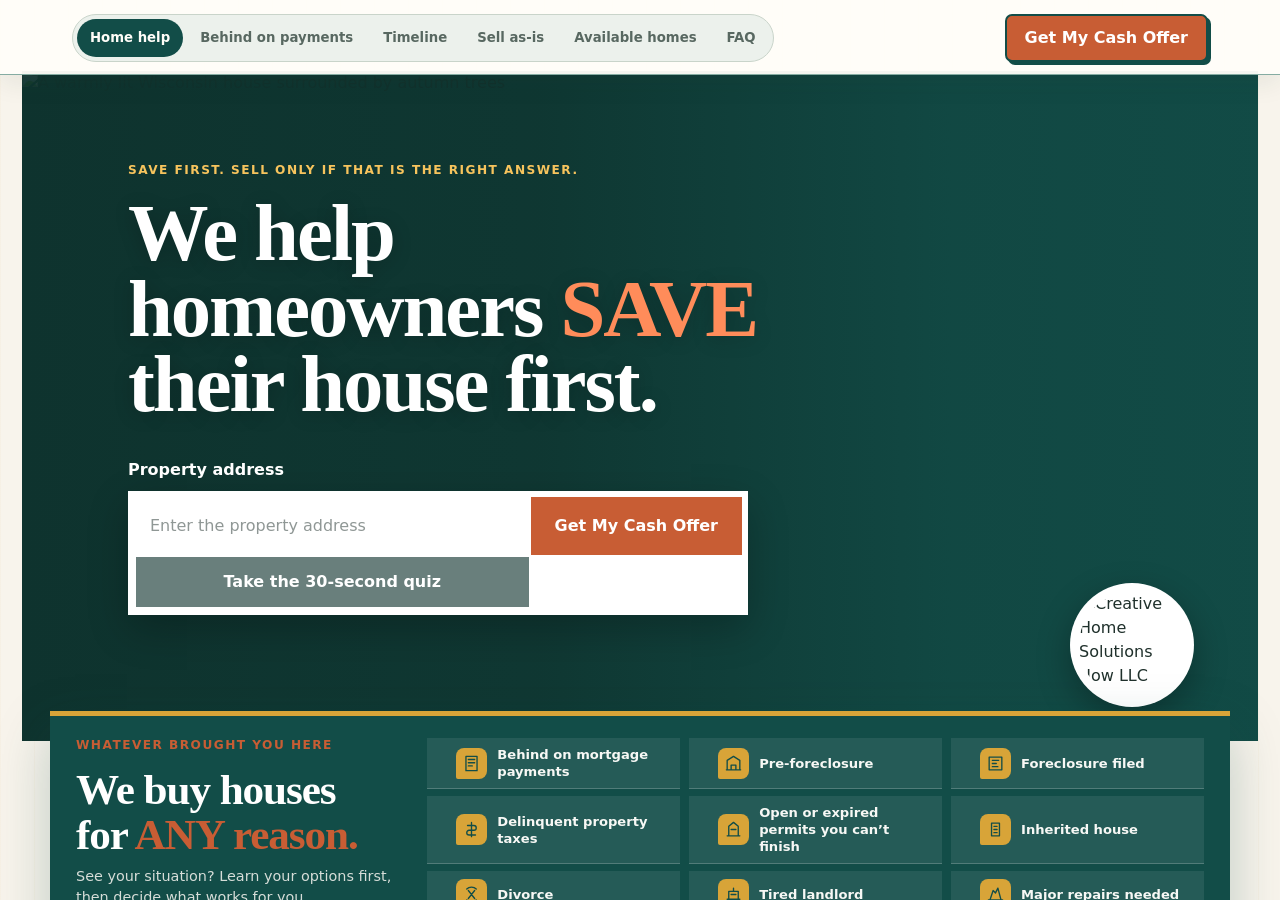
==== commit 4fc50688: "Update index.html" ====
--- a/available-homes/index.html
+++ b/available-homes/index.html
@@ -20,7 +20,7 @@
         "name": "Creative Home Solutions Now, LLC",
         "description": "A Fond du Lac real estate investment company that explains homeowner options first and offers direct as-is cash purchases when selling is the best fit.",
         "address": { "@type": "PostalAddress", "addressLocality": "Fond du Lac", "addressRegion": "WI", "addressCountry": "US" },
-        "areaServed": ["Fond du Lac", "Beaver Dam", "Mayville", "Randolph", "Fox Lake", "Waupun", "Fond du Lac County", "Dodge County", "Sheboygan County", "Winnebago County"]
+        
       }
     </script>
     
